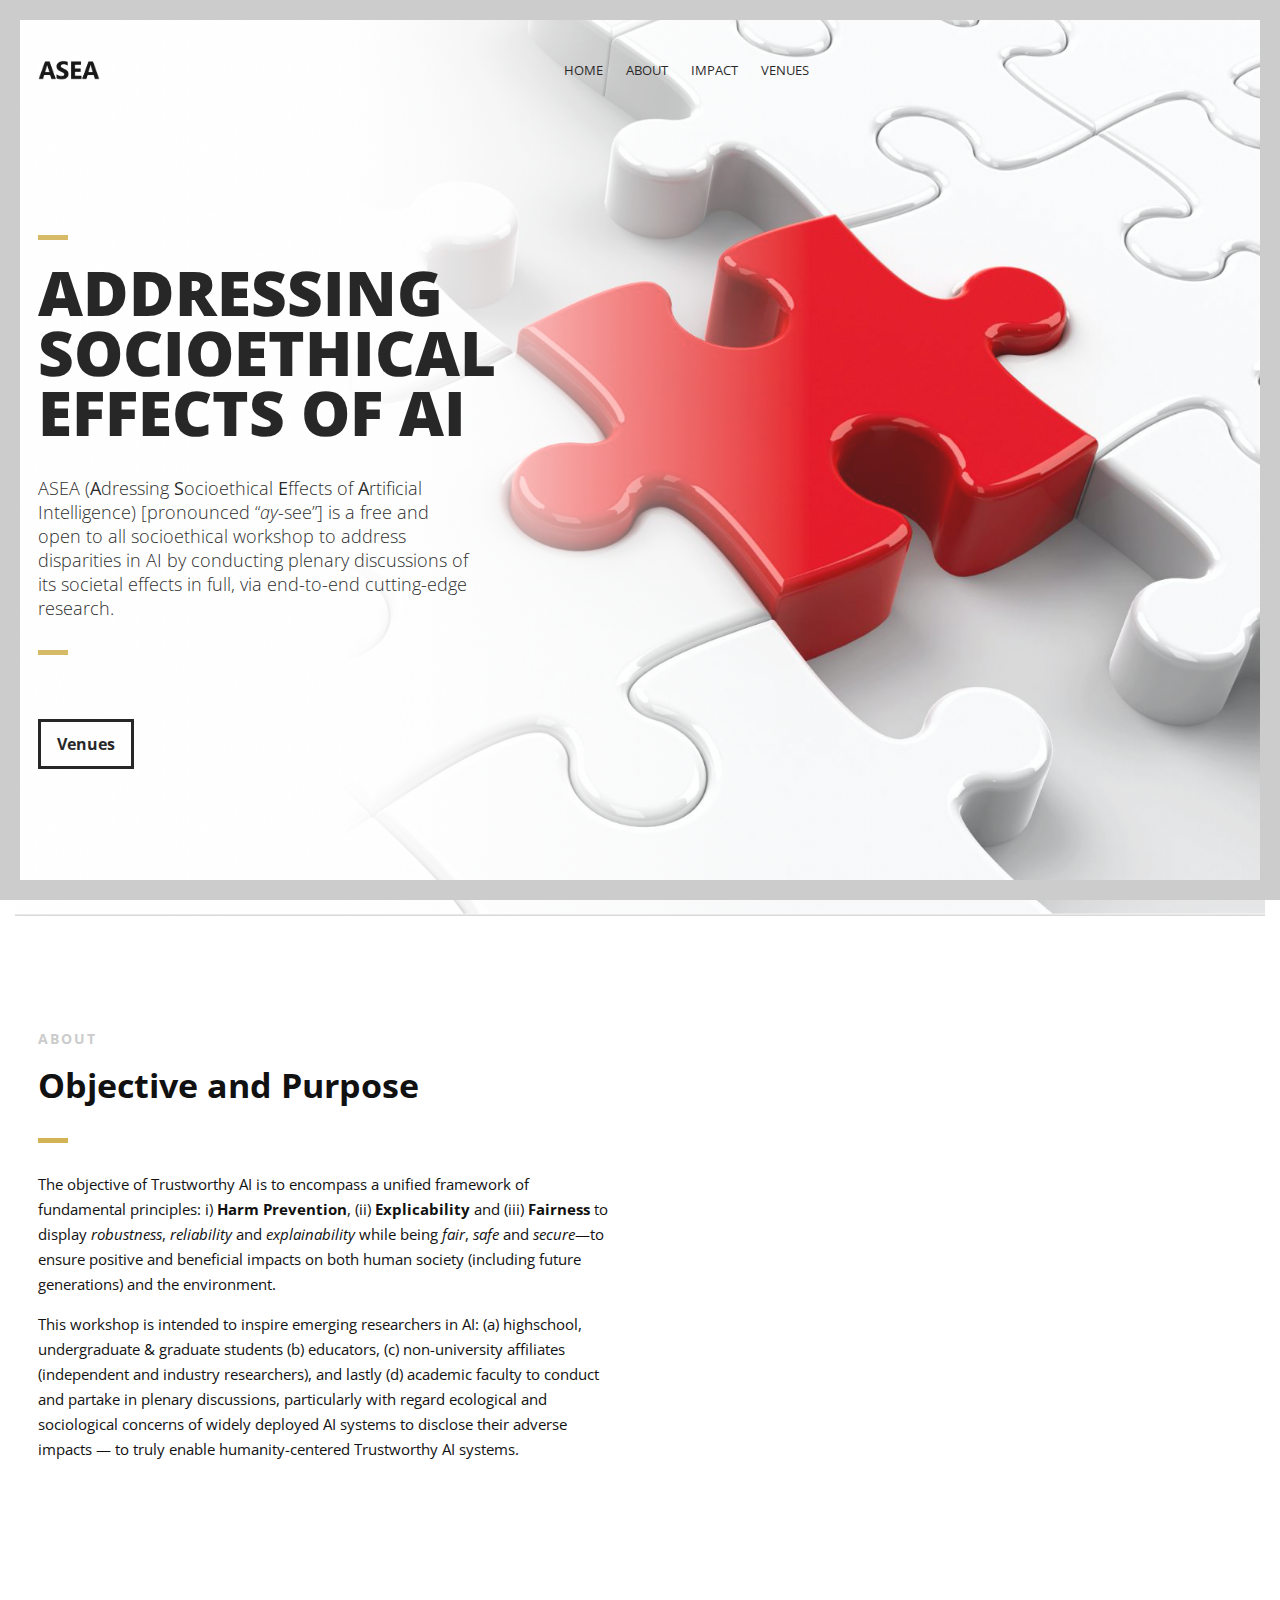
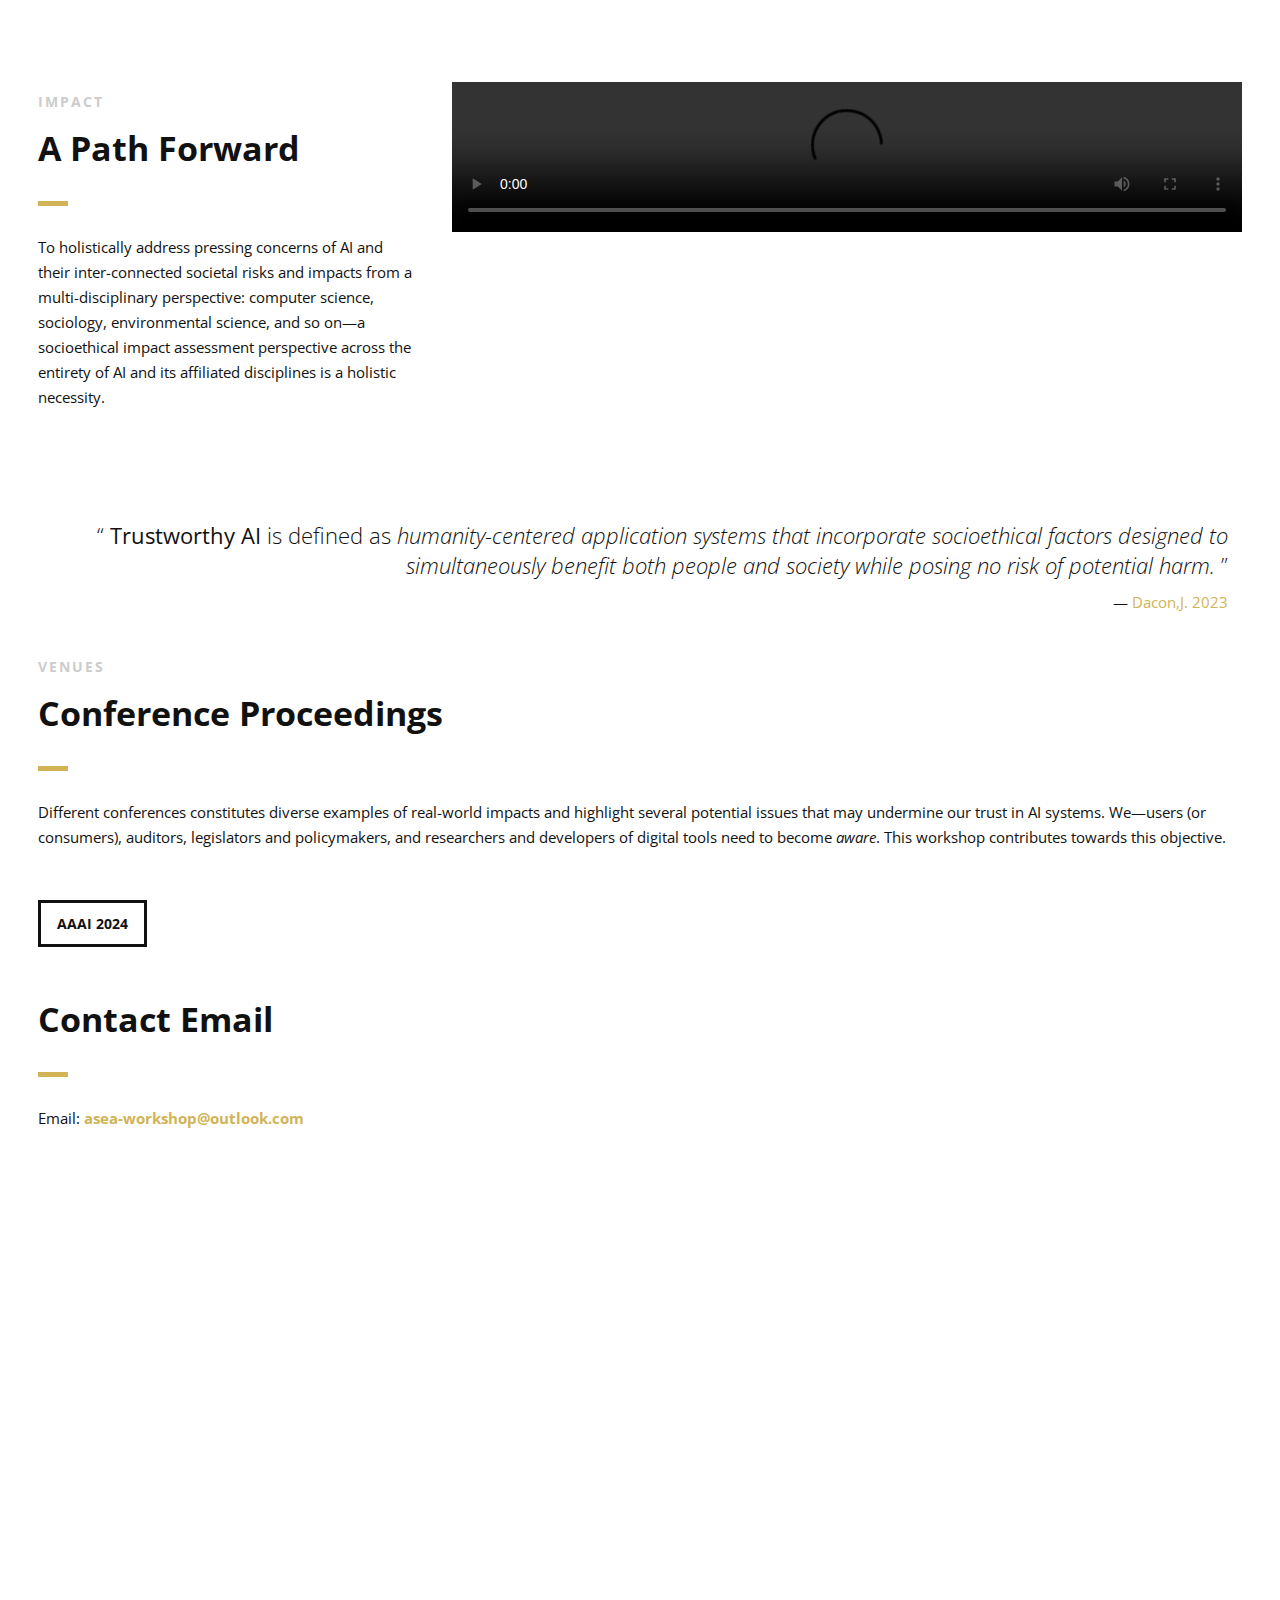
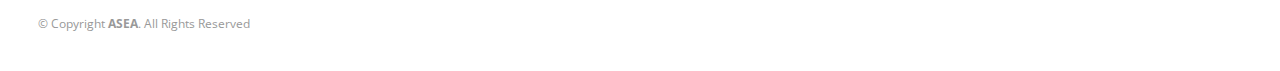
==== index.html @ 67918837 "Initial commit" ====
<!DOCTYPE html>
<html>
<head lang="en">
    <meta charset="UTF-8">

    <!--Page Title-->
    <title>Addressing Socioethical Effects of AI | ASEA Workshop Proceedings</title>

    <!--Meta Keywords and Description-->
    <meta name="keywords" content="">
    <meta name="description" content="">
    <meta name="viewport" content="width=device-width, initial-scale=1.0, user-scalable=no"/>

    <!--Favicon-->
    <link href="images/icon.png" rel="icon">
    <link href="images/icon.png" rel="apple-touch-icon">

    <!-- Main CSS Files -->
    <link rel="stylesheet" href="css/style.css">

    <!-- Color CSS -->
    <link rel="stylesheet" href="css/color.css">

    <!--Icon Fonts - Font Awesome Icons-->
    <link rel="stylesheet" href="css/font-awesome.min.css">
    <link href="https://cdnjs.cloudflare.com/ajax/libs/font-awesome/4.7.0/css/font-awesome.css" rel="stylesheet"/>

    <!-- Animate CSS-->
    <link href="css/animate.css" rel="stylesheet" type="text/css">

    <!--Google Webfonts-->
    <link href='https://fonts.googleapis.com/css?family=Open+Sans:400,300,600,700,800' rel='stylesheet' type='text/css'>
</head>
<body>

<!-- Preloader -->
<div id="preloader">
    <div id="status" class="la-ball-triangle-path">
        <div></div>
        <div></div>
        <div></div>
    </div>
</div>
<!--End of Preloader-->

<div class="page-border" data-wow-duration="0.7s" data-wow-delay="0.2s">
    <div class="top-border wow fadeInDown animated" style="visibility: visible; animation-name: fadeInDown;"></div>
    <div class="right-border wow fadeInRight animated" style="visibility: visible; animation-name: fadeInRight;"></div>
    <div class="bottom-border wow fadeInUp animated" style="visibility: visible; animation-name: fadeInUp;"></div>
    <div class="left-border wow fadeInLeft animated" style="visibility: visible; animation-name: fadeInLeft;"></div>
</div>

<div id="wrapper">

    <header id="banner" class="scrollto clearfix" data-enllax-ratio=".5">
        <div id="header" class="nav-collapse">
            <div class="row clearfix">
                <div class="col-1">

                    <!--Logo-->
                    <div id="logo">

                        <!--Logo that is shown on the banner-->
                        <img src="images/logo.png" id="banner-logo" alt="ASEA Workshop"/>
                        <!--End of Banner Logo-->

                        <!--The Logo that is shown on the sticky Navigation Bar-->
                        <img src="images/logo.png" id="navigation-logo" alt="ASEA Workshop"/>
                        <!--End of Navigation Logo-->

                    </div>
                    <!--End of Logo-->

                    <!--Main Navigation-->
                    <nav id="nav-main">
                        <ul>
                            <li>
                                <a href="#banner">Home</a>
                            </li>
                            <li>
                                <a href="#about">About</a>
                            </li>
                            <li>
                                <a href="#impact">Impact</a>
                            </li>
                            <li>
                                <a href="#venues">Venues</a>
                            </li>
                        </ul>
                    </nav>
                    <!--End of Main Navigation-->

                    <div id="nav-trigger"><span></span></div>
                    <nav id="nav-mobile"></nav>

                </div>
            </div>
        </div><!--End of Header-->

        <!--Banner Content-->
        <div id="banner-content" class="row clearfix">

            <div class="col-38">

                <div class="section-heading">
                    <h1>ADDRESSING SOCIOETHICAL EFFECTS OF AI</h1>
                    <h2>ASEA (<b>A</b>dressing <b>S</b>ocioethical <b>E</b>ffects of <b>A</b>rtificial Intelligence) [pronounced “<i>ay</i>-see”] is a free and open
                    to all socioethical workshop to address disparities in AI by conducting plenary discussions of its societal effects
                    in full, via end-to-end cutting-edge research.
                    </h2>
                </div>

                <!--Call to Action-->
                <a href="#venues" class="button">Venues</a>
                <!--End Call to Action-->

            </div>

        </div><!--End of Row-->
    </header>

    <!--Main Content Area-->
    <main id="content">

        <!--Introduction-->
        <section id="about" class="introduction scrollto">

            <div class="row clearfix">

                <div class="col-2">
                    <div class="section-heading">
                        <h3>ABOUT</h3>
                        <h2 class="section-title">Objective and Purpose</h2>
                        <p>
                        The objective of Trustworthy AI is to encompass a unified framework of fundamental principles: i) <b>Harm Prevention</b>, 
                        (ii) <b>Explicability</b> and (iii) <b>Fairness</b> to display <i>robustness</i>, <i>reliability</i> and <i>explainability</i> 
                        while being <i>fair</i>, <i>safe</i> and <i>secure</i>&mdash;to ensure positive and beneficial impacts on both human society 
                        (including future generations) and the environment.
                        </p>
                       <p>
                        This workshop is intended to inspire emerging researchers in AI: (a) highschool, undergraduate &amp; graduate students (b) educators, (c) non-university
                        affiliates (independent and industry researchers), and lastly (d) academic faculty to conduct and partake in plenary discussions,
                        particularly with regard ecological and sociological concerns of widely deployed AI systems to disclose their adverse impacts
                        &mdash; to truly enable humanity-centered Trustworthy AI systems.
                        </p>
                    </div>

                </div>

                <div class="col-2">

                    <!--Icon Block-->
                    <div class="col-2 icon-block icon-top wow fadeInUp" data-wow-delay="0.1s">
                        <!--Icon-->
                        <div class="icon">
                            <i class="fa fa-shield fa-3x" aria-hidden="true"></i>
                        </div>
                        <!--Icon Block Description-->
                        <div class="icon-block-description">
                            <h4>Harm Prevention</h4>
                             <ul>
                              <li>
                               Safety &amp; Security
                              </li>
                              <li>                          
                               Robustness &amp; Reliability
                              </li>
                              <li>                          
                               Privacy
                              </li>
                             </ul>
                        </div>
                    </div>
                    <!--End of Icon Block-->

                    <!--Icon Block-->
                    <div class="col-2 icon-block icon-top wow fadeInUp" data-wow-delay="0.3s">
                        <!--Icon-->
                        <div class="icon">
                            <i class="fa fa-exclamation-circle fa-3x" aria-hidden="true"></i>
                        </div>
                        <!--Icon Block Description-->
                        <div class="icon-block-description">
                            <h4>Explicability</h4>
                            <ul>
                              <li>
                               Explanability &amp; Transparency
                              </li>
                            </ul>
                        </div>
                    </div>
                    <!--End of Icon Block-->

                    <!--Icon Block-->
                    <div class="col-2 icon-block icon-top wow fadeInUp" data-wow-delay="0.5s">
                        <!--Icon-->
                        <div class="icon">
                            <i class="fa fa-users fa-3x" aria-hidden="true"></i>
                        </div>
                        <!--Icon Block Description-->
                        <div class="icon-block-description">
                            <h4>Fairness</h4>
                             <ul>
                              <li>
                               Responsibility &amp; Accountability
                              </li>
                              <li>
                               Well-Being 
                               <br>
                                 &mdash; Social
                                <br>
                                 &mdash; Environmental
                                </li>
                               </ul>
                             </ul>
                        </div>
                    </div>
                    <!--End of Icon Block-->

                </div>

            </div>


        </section>
        <!--End of Introduction-->

        <section id="impact" class="scrollto clearfix">

            <div class="row no-padding-bottom clearfix">
                <div class="col-3">

                    <div class="section-heading">
                        <h3>IMPACT</h3>
                        <h2 class="section-title">A Path Forward</h2>
                        <p>
                        To holistically address pressing concerns of AI and their inter-connected societal risks and impacts
                        from a multi-disciplinary perspective: computer science, sociology, environmental science, and so
                        on&mdash;a socioethical impact assessment perspective across the entirety of AI and its affiliated disciplines is a holistic necessity.
                        </p>
                    </div>

                </div>

                <div class="col-2-3">
                       <video width="100%" height="auto" controls loop>
                       <source src="images/a-path-forward.mp4" type="video/mp4">
                       Your browser does not support HTML video.
                       </video>
                </div>

            </div>
        </section>


        <!--Content Section-->
        <div id="venues" class="scrollto clearfix">

            <div class="row no-padding-bottom clearfix">

                <!--Quote-->
                <div class="col-1">
                    <!--Trustworthy AI Definition-->
                    <blockquote class="testimonial text-right bigtest">
                         <q>
                          <b>Trustworthy AI</b> is defined as <i> humanity-centered application systems that incorporate socioethical factors 
                          designed to simultaneously benefit both people and society while posing no risk of potential harm.</i>
                         </q>
                        <footer>— <a href="https://arxiv.org/pdf/2309.09450">Dacon,J. 2023</a></footer>
                    </blockquote>
                    <!-- End of Trustworthy AI Definition-->

                </div>
                <!--End Quote-->

                <!--Content-->
                <div class="col-1">
                    <div class="section-heading">
                        <h3>VENUES</h3>
                         <h2 class="section-title">Conference Proceedings</h2>
                          <p>Different conferences constitutes diverse examples of real-world impacts and highlight several potential issues that may undermine our trust in AI systems.  
                          We&mdash;users (or consumers), auditors, legislators and policymakers, and researchers and developers of digital tools need to become <i>aware</i>. 
                          This workshop contributes towards this objective.
                          </p>
                         <a href="2024/AAAI/index.html" class="button">AAAI 2024</a>
                         <!--a href="2024/LREC-COLING/index.html" class="button">LREC-COLING 2024</a-->

                         <h2 class="section-title">Contact Email</h2>
                          <p>
                           Email: <b><a href="maitlto:asea-workshop@outlook.com">asea-workshop@outlook.com</a></b>
                          </p>
                     
                         <center><div style="width:250px;height:300px;margin:80px"><script type="text/javascript" id="clstr_globe" src="//clustrmaps.com/globe.js?d=rQCmRLRNMaoAMH-wGnTf7_lDVQvHGgsV87nXHBhhzOU"></script></script></div></center>

                    </div>
                </div>
             <!--End Content-->

            </div>

        </div>
        <!--End of Content Section-->

    </main>
    <!--End Main Content Area-->


    <!--Footer-->
    <footer id="landing-footer" class="clearfix">
        <div class="row clearfix">
            <p id="copyright" class="col-2">&copy; Copyright <strong><span>ASEA</span></strong>. All Rights Reserved</p>

        </div>
    </footer>
    <!--End of Footer-->

</div>

<!-- Include JavaScript resources -->
<script src="js/jquery.1.8.3.min.js"></script>
<script src="js/wow.min.js"></script>
<script src="js/featherlight.min.js"></script>
<script src="js/featherlight.gallery.min.js"></script>
<script src="js/jquery.enllax.min.js"></script>
<script src="js/jquery.scrollUp.min.js"></script>
<script src="js/jquery.easing.min.js"></script>
<script src="js/jquery.stickyNavbar.min.js"></script>
<script src="js/jquery.waypoints.min.js"></script>
<script src="js/images-loaded.min.js"></script>
<script src="js/lightbox.min.js"></script>
<script src="js/site.js"></script>


</body>
</html>
---- css/style.css ----
/*

1. Default and Reset styles
- 1.1 Input Elements
2. Global elements
- 2.1 Header
- 2.2 Logo
- 2.3 Buttons
- 2.4 Navigation
- 2.5 Social Elements
- 2.6 Images
3. Fonts and Headings
4. Banner
- 4.1 SignUp Form
5. Content Elements
- 5.1 Icons
- 5.2 Parallax Elements
- 5.3 Divider
6. Landing Page Sections
- 6.1 Features
- 6.2 Testimonials
- 6.3 Gallery
- 6.4 Video
- 6.5 Clients
- 6.6 Pricing Table
7. Footer


/*------------------------------------------------------------------------------------------*/
/* 1. Defaults & Reset of specific styles across browsers */
/*------------------------------------------------------------------------------------------*/

*, *:before, *:after {
    -webkit-box-sizing: border-box;
    -moz-box-sizing: border-box;
    box-sizing: border-box;
}

body, div, dl, dt, dd, ul, ol, li, h1, h2, h3, h4, h5, h6, pre, form, blockquote, th, td {
    margin: 0;
    padding: 0;
    direction: ltr;
}

body {
    margin: 0;
    padding: 0;
    -webkit-font-smoothing: antialiased;
    overflow-x: hidden;
}

p {
    line-height: 25px;
}

.row img {
    height: auto;
    max-width: 100%;
}

a {
    text-decoration: none;
    line-height: inherit;
    -webkit-transition: opacity 0.3s ease-out;
    -moz-transition: opacity 0.3s ease-out;
    -o-transition: opacity 0.3s ease-out;
    transition: opacity 0.3s ease-out;
}

table {
  font-family: arial, sans-serif;
  border-collapse: collapse;
  width: 100%;
}


td, th {
  border: 1px solid #dddddd;
  text-align: left;
  padding: 8px;
}

tr:nth-child(even) {
  background-color: #dddddd;
}

iframe {
    border: 0 !important;
}

video
{
   position: relative;
}

.parallax-window {
    min-height: 400px;
    background: transparent;
}

.notification-box {
    background-color: rgba(16, 122, 193, 0.05);
    border-radius: 5px;
    border: 1px solid rgba(16, 122, 193, 0.3);
    padding: 10px;
    padding-bottom: 5px;
    margin-bottom: 5px;
}

figure {
    margin: 0;
}

/* Page Border */

.page-border {
    position: fixed;
    z-index: 999999;
    pointer-events: none;
}

.page-border .bottom-border, .page-border .left-border, .page-border .right-border, .page-border .top-border {
    background: #f3f3ef;
    position: fixed;
    z-index: 9999;
}

.page-border > .top-border, .page-border > .right-border, .page-border > .bottom-border, .page-border > .left-border {
    padding: 11px;
    background: #ccc;
}

.page-border .bottom-border, .page-border .top-border {
    width: 100%;
    padding: 10px;
    left: 0;
}

.page-border .left-border, .page-border .right-border {
    padding: 10px;
    height: 100%;
    top: 0;
}

.page-border .top-border {
    top: 0;
}

.page-border .right-border {
    right: 0;
}

.page-border .bottom-border {
    bottom: 0;
}

.page-border .left-border {
    left: 0;
}

#wrapper {
    margin:0 15px;
    padding: 15px 0;
    position: relative;
}


/* --------- 1.1 Input Elements ---------- */

input, textarea {
    border: 1px solid #e1e1e1;
    padding: 10px;
    -webkit-transition: all .3s linear;
    -moz-transition: all .3s linear;
    transition: all .3s linear;
    border-radius: 3px;
}

input {
    height: 40px;
    margin: 3px 0;
    outline: none;
    line-height: normal;
    font-size: 14px;
}

input[type="submit"] {
    cursor: pointer;
    border-style: solid;
    border-width: 2px;
    padding-top: 0;
    padding-bottom: 0;
}

select {
    border: 1px solid #e1e1e1;
    height: 40px;
    padding: 5px;
}

input:focus, textarea:focus {
    box-shadow: inset 0 1px 3px rgba(0, 0, 0, 0.1);
}

*:focus {
    outline: none;
}

/*------------------------------------------------------------------------------------------*/
/* 2. Layout Elements */
/*------------------------------------------------------------------------------------------*/

section {
    clear: both;
    overflow: hidden;
}

/* Rows and Columns */

.row {
    max-width: 1245px;
    margin: 0 auto;
    padding: 75px 0;
    position: relative;
}

.no-padding-bottom .row, .no-padding-bottom div, .no-padding-bottom.row {
    padding-bottom: 0;
}

.no-padding-top.row, .no-padding-top div {
    padding-top: 0;
}

.big-padding-top {
    padding-top: 75px !important;
}

.big-padding-bottom {
    padding-bottom: 85px !important;
}

/* Targets all elements */

[class*='col-'] {
    float: left;
    padding: 20px;
}

#clients .col-2-3 [class*='col-'] {
    padding: 0;
}

/* Clearfix */

.clearfix:after {
    content: "";
    display: table;
    clear: both;
}

/* Main Widths */

.col-1 {
    width: 100%;
}

.col-2 {
    width: 50%;
}

.col-3 {
    width: 33.33%;
}

.col-4 {
    width: 25%;
}

.col-5 {
    width: 20%;
}

.col-6 {
    width: 16.6666666667%;
}

.col-7 {
    width: 14.2857142857%;
}

.col-8 {
    width: 12.5%;
}

.col-9 {
    width: 11.1111111111%;
}

.col-10 {
    width: 10%;
}

.col-11 {
    width: 9.09090909091%;
}

.col-12 {
    width: 8.33%;
}

.col-2-3 {
    width: 66.66%;
}

.col-3-4 {
    width: 75%;
}

.col-9-10 {
    width: 90%;
}

/* Golden Ratio */
.col-61 {
    width: 61.8%;
}

.col-38 {
    width: 38.2%;
}

/* --------- 2.1 Header --------- */

#header {
    height: 71px !important;
    overflow: visible;
    z-index: 9999;
    width: 100%;
    position: absolute !important;
}

#header .row {
    padding: 0;
}

#header aside {
    text-align: right;
}

#header ul {
    text-align: center;
}

#header li {
    display: inline-block;
    list-style: none;
    margin: 0;
}

/* --------- 2.2 Logo ---------- */

#logo {
    float: left;
    height: 71px;
    line-height: 66px;
    margin-right: 15px;
}

#logo h1, #logo h2 {
    display: inline-block;
}

#banner #logo h1 {
    font-size: 28px;
    margin-right: 10px;
    font-weight: 900;
    padding: 0;
}

#logo h2 {
    font-size: 18px;
    padding: 0;
}

#logo img {
    max-height: 22px;
    vertical-align: middle;
    margin-right: 15px;
}

#navigation-logo {
    display: none;
}

.nav-solid #logo #banner-logo {
    display: none;
}

.nav-solid #logo #navigation-logo {
    display: inline-block;
}

/* --------- 2.3 Buttons ---------- */

.call-to-action {
    padding: 35px 0 35px 0;
}

/*Style*/

.button {
    font-size: 16px;
    margin: 35px 0;
    padding: 11px 16px;
    -webkit-transition: all .3s linear;
    -moz-transition: all .3s linear;
    transition: all .3s linear;
    display: inline-block;
    border-width: 3px;
    border-style: solid;
}

/* Play Button */

#video-section {
    position:relative;
}

.play-video {
    height:110px;
    position:absolute;
    top:50%;
    margin-top:-110px;
    width:100%;
}

.play-icon {
    display: inline-block;
    font-size: 0px;
    cursor: pointer;
    margin: 45px auto;
    width: 110px;
    height: 110px;
    border-radius: 50%;
    text-align: center;
    position: relative;
    z-index: 1;
}

.play-icon:after {
    pointer-events: none;
    position: absolute;
    width: 100%;
    height: 100%;
    border-radius: 50%;
    content: '';
    -webkit-box-sizing: content-box;
    -moz-box-sizing: content-box;
    box-sizing: content-box;
}

.play-icon:before {
    font-family: 'fontawesome';
    content: '\f144';
    speak: none;
    font-size: 74px;
    line-height: 110px;
    font-style: normal;
    font-weight: normal;
    font-variant: normal;
    text-transform: none;
    display: block;
    -webkit-font-smoothing: antialiased;
    color:#fff;
}

.play-video .play-icon {
    background: rgba(255, 255, 255, 0.5);
    -webkit-transition: -webkit-transform ease-out 0.3s, background 0.4s;
    -moz-transition: -moz-transform ease-out 0.3s, background 0.4s;
    transition: transform ease-out 0.3s, background 0.4s;
}

.play-video .play-icon:after {
    top: 0;
    left: 0;
    padding: 0;
    z-index: -1;
    box-shadow: 0 0 0 2px rgba(255, 255, 255, 0.1);
    opacity: 0;
    -webkit-transform: scale(0.9);
    -moz-transform: scale(0.9);
    -ms-transform: scale(0.9);
    transform: scale(0.9);
}

.play-video .play-icon:hover {
    background: rgba(255, 255, 255, 0.05);
    -webkit-transform: scale(0.93);
    -moz-transform: scale(0.93);
    -ms-transform: scale(0.93);
    transform: scale(0.93);
    color: #fff;
}


/* --------- 2.4 Navigation ---------- */

#header {
    font-size: 13px;
}

#header aside {
    float: right;
}

#header nav ul {
    text-transform: uppercase;

}

#header nav a {
    height: 71px;
    line-height: 71px;
    display: block;
    padding: 0 10px;
}

#header nav a:hover {
    opacity: 0.6;
}

/*Navigation Solid*/

#header.nav-solid [class*='col-'] {
    padding: 0 20px;
}

#header.nav-solid {
    background: #fff;
    box-shadow: 2px 0px 3px rgba(0, 0, 0, 0.2);
    position: fixed !important;
    left:0;
}

#header.nav-solid nav a {
    border-bottom: 3px solid;
    border-color: #fff;
    -webkit-transition: all 0.3s ease-out;
    -moz-transition: all 0.3s ease-out;
    -o-transition: all 0.3s ease-out;
    transition: all 0.3s ease-out;
}

#header.nav-solid nav a:hover {
    opacity: 1;
}

/* Social Elements when Solid*/

#header.nav-solid .social-icons a {
    -webkit-transition: all 0.3s ease-out;
    -moz-transition: all 0.3s ease-out;
    -o-transition: all 0.3s ease-out;
    transition: all 0.3s ease-out;
    opacity: 0.5;
}

#header.nav-solid .social-icons a:hover {
    opacity: 1;
    color: #e4473c;
}

/* Responsive Nav Styling */

#nav-trigger {
    display: none;
    text-align: right;
}

#nav-trigger span {
    display: inline-block;
    width: 38px;
    height: 71px;
    color: #111;
    cursor: pointer;
    text-transform: uppercase;
    font-size: 22px;
    text-align: center;
    border-top-right-radius: 5px;
    border-top-left-radius: 5px;
    -webkit-transition: all 0.3s ease-out;
    -moz-transition: all 0.3s ease-out;
    -o-transition: all 0.3s ease-out;
    transition: all 0.3s ease-out;
}

#nav-trigger span:after {
    font-family: "fontAwesome";
    display: inline-block;
    width: 38px;
    height: 71px;
    line-height: 75px;
    text-align: center;
    content: "\f0c9";
    border-top-right-radius: 5px;
    border-top-left-radius: 5px;
}

#nav-trigger span.open:after {
    content: "\f00d";
}

#nav-trigger span:hover, .nav-solid #nav-trigger span.open:hover, .nav-solid #nav-trigger span:hover {
    opacity: 0.6;
}

#nav-trigger span.open, #nav-trigger span.open:hover {
    color: #111;
}

.nav-solid #nav-trigger span.open:hover {
    color: #999;
}

.nav-solid #nav-trigger span {
    color: #999;
    opacity: 1;
}

nav#nav-mobile {
    position: relative;
    display: none;
}

nav#nav-mobile ul {
    display: none;
    list-style-type: none;
    position: absolute;
    left: 0;
    right: 0;
    margin-left: -20px;
    margin-right: -20px;
    padding-top: 10px;
    padding-bottom: 10px;
    text-align: center;
    background-color: #fff;
    box-shadow: 0 5px 3px rgba(0, 0, 0, 0.2);
}

nav#nav-mobile ul:after {
    display: none;
}

nav#nav-mobile li {
    margin: 0 20px;
    float: none;
    text-align: left;
    border-bottom: 1px solid #e1e1e1;
}

nav#nav-mobile li:last-child {
    border-bottom: none;
}

.nav-solid nav#nav-mobile li {
    border-top: 1px solid #e1e1e1;
    border-bottom: none;
}

nav#nav-mobile a {
    display: block;
    padding: 12px 0;
    color: #333;
    width: 100%;
    height: auto;
    line-height: normal;
    display: block;
    border-bottom: none !important;
    -webkit-transition: all 0.3s ease-out;
    -moz-transition: all 0.3s ease-out;
    -o-transition: all 0.3s ease-out;
    transition: all 0.3s ease-out;
}

nav#nav-mobile a:hover {
    background: #fafafa;
    opacity: 1;
}

/* --------- 2.5 Social Elements ---------- */

#header .col-4 {
    text-align: right;
}

.social-icons {
    display: inline-block;
    list-style: none;
}

.social-icons a {
    display: inline-block;
    width: 32px;
    text-align: center;
}

.social-icons a:hover {
    opacity: 0.7;
}

.social-icons span {
    display: none;
}

#header .social-icons {
    margin-top: 27px;
}

/* --------- 2.6 Images ---------- */

/*Alignment*/

img {
    vertical-align: top;
}

.image-center {
    display: block;
    margin: 0 auto;
}

a img {
    border: none;
    -webkit-transition: all 0.3s ease-out;
    -moz-transition: all 0.3s ease-out;
    -o-transition: all 0.3s ease-out;
    transition: all 0.3s ease-out;
    -webkit-backface-visibility: hidden;
}

a img:hover {
    opacity: 0.7;
}

/*------------------------------------------------------------------------------------------*/
/* 3. Fonts */
/*------------------------------------------------------------------------------------------*/

h1 {
    padding: 20px 0;
}

h2 {
    padding: 14px 0;
}

h3 {
    padding: 10px 0;
}

h4 {
    padding: 7px 0;
}

h5 {
    padding: 7px 0;
}

h6 {
    padding: 7px 0;
}

/* Text Alignment */

.text-left {
    text-align: left;
}

.text-center {
    text-align: center;
}

.text-right {
    text-align: right;
}

/* Section Headings */

.section-heading {
    padding: 0 0 15px 0;
}

.section-subtitle {
    font-size: 18px;
    padding-top: 0;
}

.section-heading h3 {
    font-size: 14px;
    font-weight: bold;
    color: #ccc;
    letter-spacing: 2px;
    padding-bottom: 0;
}

/*------------------------------------------------------------------------------------------*/
/* 4. Banner */
/*------------------------------------------------------------------------------------------*/

#banner {
    background-size: cover;
}

#banner-content.row {
    padding-top: 170px;
    padding-bottom: 100px;
}

#banner h1 {
    padding-top: 5%;
}

#banner .section-heading:before {
    content: "";
    display: block;
    width: 30px;
    height: 5px;
    margin-top: 30px;
}



/*------------------------------------------------------------------------------------------*/
/* 5. Content Elements */
/*------------------------------------------------------------------------------------------*/

/* --------- 5.1 Icons ---------- */

/*Font Icon sizes*/

.fa-1x {
    font-size: 15px !important;
}

/*Icon Block*/

.icon-block {
    position: relative;
}

.icon-block h4 {
    font-weight: bold;
    padding-top: 0;
}

.icon-block .icon {
    position: absolute;
}

.icon-block p {
    margin-top: 0;
}

/* Icon Left*/

.icon-left .icon {
    left: 15;
}

.icon-left .icon-block-description {
    padding-left: 53px;
}

/* Icon Right */

.icon-right .icon {
    right: 15;
}

.icon-right .icon-block-description {
    padding-right: 53px;
}

/* Icon Above */

.icon-top {
    display: block;
}

.icon-top .icon {
    position: relative;
    display: block;
}

.icon-top .icon-block-description {
    padding-top: 25px;
}

/* --------- 5.2 Parallax Elements ---------- */

.banner-parallax-1, .banner-parallax-2, .banner-parallax-3 {
    min-height: 350px;
}

/* --------- 5.3 Divider ---------- */

.divider {
    position: relative;
    width: 40%;
    height: 20px;
    line-height: 20px;
    margin: 10px auto 5px auto;
    clear: both;
    text-align: center;
}

.divider-inner {
    position: absolute;
    height: 1px;
    width: 100%;
    top: 50%;
    margin-top: -1px;
    border-top: 1px solid;
    border-color: #e1e1e1;
}

.divider i {
    background: #fff;
    position: relative;
    top: -11px;
    padding: 0 5px 0 5px;
    color: #e1e1e1;
}

/*------------------------------------------------------------------------------------------*/
/* 6. Landing Page Sections */
/*------------------------------------------------------------------------------------------*/

/* --------- 6.1 Introduction ---------- */

.introduction img.featured {
    padding: 55px 0 0 0;
}

/* --------- 6.2 Features ---------- */

.features.row {
    padding-left: 5%;
    padding-right: 5%;
}

.features div:nth-child(4) {
    clear: both;
}

/* --------- 6.3 Testimonials ---------- */

.testimonial {
    padding: 15px;
}

blockquote {
    position: relative;
}

.testimonial img {
    max-height: 120px;
    border-radius: 250em;
}

.testimonial footer {
    padding-top: 12px;
}

/* Style Classic - Avatar above Testimonial */

.testimonial.classic img {
    display: inline-block;
    margin-bottom: 25px;
}

.testimonial.classic q {
    display: block;
}

.testimonial.classic footer:before {
    display: block;
    content: "";
    width: 30px;
    height: 4px;
    margin: 10px auto 15px auto;
}

/* Style Big */

.testimonial.bigtest {
    padding-top: 0;
}

.testimonial.bigtest q {
    font-size: 22px;
}

/* --------- 6.4 Gallery ---------- */

#gallery img {
    max-height: 300px;
}

#gallery [class*='col-'] {
    padding: 0;
}

#gallery a {
    display: inline-block;
    position: relative;
    overflow: hidden;
}

#gallery a:hover img {
    opacity: 0.15;
    -moz-backface-visibility: hidden;
}

#gallery a:before {
    font-size: 2.2em;
    font-style: normal;
    font-weight: normal;
    text-align: center;
    content: "+";
    width: 70px;
    height: 70px;
    border-radius: 100em;
    display: block;
    position: absolute;
    top: 55%;
    left: 50%;
    line-height: 72px;
    margin: -35px 0 0 -35px;
    opacity: 0;
    -webkit-transition: all .2s linear;
    -moz-transition: all .2s linear;
    transition: all .2s linear;
    vertical-align: middle;
}

#gallery a:hover:before {
    opacity: 1;
    top: 50%;
    left: 50%;
}

/**
 * Featherlight – ultra slim jQuery lightbox
 * Version 1.3.3 - http://noelboss.github.io/featherlight/
 *
 * Copyright 2015, Noël Raoul Bossart (http://www.noelboss.com)
 * MIT Licensed.
**/
@media all {
    .featherlight {
        display: none;

        /* dimensions: spanning the background from edge to edge */
        position: fixed;
        top: 0;
        right: 0;
        bottom: 0;
        left: 0;
        z-index: 2147483647; /* z-index needs to be >= elements on the site. */

        /* position: centering content */
        text-align: center;

        /* insures that the ::before pseudo element doesn't force wrap with fixed width content; */
        white-space: nowrap;

        /* styling */
        cursor: pointer;
        background: #333;
        /* IE8 "hack" for nested featherlights */
        background: rgba(0, 0, 0, 0);
    }

    /* support for nested featherlights. Does not work in IE8 (use JS to fix) */
    .featherlight:last-of-type {
        background: rgba(0, 0, 0, 0.8);
    }

    .featherlight:before {
        /* position: trick to center content vertically */
        content: '';
        display: inline-block;
        height: 100%;
        vertical-align: middle;
        margin-right: -0.25em;
    }

    .featherlight .featherlight-content {

        /* position: centering vertical and horizontal */
        text-align: left;
        vertical-align: middle;
        display: inline-block;

        /* dimensions: cut off images */
        overflow: auto;
        padding: 25px 0;
        border-bottom: 25px solid transparent;

        /* dimensions: handling small or empty content */
        min-width: 30%;

        /* dimensions: handling large content */
        margin-left: 5%;
        margin-right: 5%;
        max-height: 95%;

        /* styling */
        cursor: auto;

        /* reset white-space wrapping */
        white-space: normal;
    }

    /* contains the content */
    .featherlight .featherlight-inner {
        /* make sure its visible */
        display: block;
    }

    .featherlight .featherlight-close-icon {
        /* position: centering vertical and horizontal */
        position: absolute;
        z-index: 9999;
        top: 25px;
        right: 25px;

        /* dimensions: 25px x 25px */
        line-height: 25px;
        width: 25px;

        /* styling */
        cursor: pointer;
        text-align: center;
        color: #fff;
        font-family: "fontawesome";
        font-size: 22px;
        opacity: 0.5;
        -webkit-transition: all 0.3s ease-out;
        -moz-transition: all 0.3s ease-out;
        -o-transition: all 0.3s ease-out;
        transition: all 0.3s ease-out;
    }

    .featherlight .featherlight-close-icon:hover {
        opacity: 1;
    }

    .featherlight .featherlight-image {
        /* styling */
        max-height: 100%;
        max-width:100%;
    }

    .featherlight-iframe .featherlight-content {
        /* removed the border for image croping since iframe is edge to edge */
        border-bottom: 0;
        padding: 0;
    }

    .featherlight iframe {
        /* styling */
        border: none;
    }
}

/* handling phones and small screens */
@media only screen and (max-width: 1024px) {
    .featherlight .featherlight-content {
        /* dimensions: maximize lightbox with for small screens */
        margin-left: 10px;
        margin-right: 10px;
        max-height: 98%;

        padding: 10px 10px 0;
        border-bottom: 10px solid transparent;
    }

}

/* Gallery Styling */
@media all {
    .featherlight-next,
    .featherlight-previous {
        font-family: "fontawesome";
        font-size: 22px;
        display: block;
        position: absolute;
        top: 25px;
        right: 0;
        bottom: 0;
        left: 80%;
        cursor: pointer;
        /* preventing text selection */
        -webkit-touch-callout: none;
        -webkit-user-select: none;
        -khtml-user-select: none;
        -moz-user-select: none;
        -ms-user-select: none;
        user-select: none;
        /* IE9 hack, otherwise navigation doesn't appear */
        background: rgba(0, 0, 0, 0);
        -webkit-transition: all 0.3s ease-out;
        -moz-transition: all 0.3s ease-out;
        -o-transition: all 0.3s ease-out;
        transition: all 0.3s ease-out;
    }

    .featherlight-previous {
        left: 0;
        right: 80%;
    }

    .featherlight-next span,
    .featherlight-previous span {
        display: inline-block;
        opacity: 0.3;
        position: absolute;
        top: 50%;
        width: 100%;
        font-size: 80px;
        line-height: 80px;

        /* center vertically */
        margin-top: -40px;
        color: #fff;
        font-style: normal;
        font-weight: normal;
        -webkit-transition: all 0.3s ease-out;
        -moz-transition: all 0.3s ease-out;
        -o-transition: all 0.3s ease-out;
        transition: all 0.3s ease-out;
    }

    .featherlight-next span {
        text-align: right;
        left: auto;
        right: 7%;
    }

    .featherlight-previous span {
        text-align: left;
        left: 7%;
    }

    .featherlight-next:hover span,
    .featherlight-previous:hover span {
        display: inline-block;
        opacity: 1;
    }

    /* Hide navigation while loading */
    .featherlight-loading .featherlight-previous, .featherlight-loading .featherlight-next {
        display: none;
    }
}

/* Always display arrows on touch devices */
@media only screen and (max-device-width: 1024px) {
    .featherlight-next:hover,
    .featherlight-previous:hover {
        background: none;
    }

    .featherlight-next span,
    .featherlight-previous span {
        display: block;
    }
}

/* handling phones and small screens */
@media only screen and (max-width: 1024px) {
    .featherlight-next,
    .featherlight-previous {
        top: 10px;
        right: 10px;
        left: 85%;
    }

    .featherlight-previous {
        left: 10px;
        right: 85%;
    }

    .featherlight-next span,
    .featherlight-previous span {
        margin-top: -30px;
        font-size: 40px;
    }
}

/* --------- 6.5 Video ---------- */

#video-box {
    color:#fff;
    position:relative;
    overflow:hidden;
    text-align:center;
}

.video_container, .easyContainer {
    position: relative;
    padding-bottom: 56.25%; /* 16/9 ratio */
    margin: 0;
    padding-top: 0; /* IE6 workaround*/
    height: 0;
    overflow: hidden;
}

.video_container iframe, .video_container object, .video_container embed {
    position: absolute;
    top: 0;
    left: 0;
    width: 100% !important;
    height: 100% !important;
}

.slvj-lightbox iframe, .slvj-lightbox object, .slvj-lightbox embed {
    width: 100% !important;
    height: 529px !important;
}

.videojs-background-wrap {
    overflow: hidden;
    position: absolute;
    height: 100%;
    width: 100%;
    top: 0;
    left: 0;
    z-index: -998;
}

#slvj-window {
    width: 100%;
    min-height: 100%;
    z-index: 9999999999;
    background: rgba(0, 0, 0, 0.8);
    position: fixed;
    top: 0;
    left: 0;
}

#slvj-window,
#slvj-window * {
    -webkit-box-sizing: border-box;
    -moz-box-sizing: border-box;
    box-sizing: border-box;
}

#slvj-background-close {
    width: 100%;
    min-height: 100%;
    z-index: 31;
    position: fixed;
    top: 0;
    left: 0;
}

#slvj-back-lightbox {
    max-width: 940px;
    max-height: 529px;
    z-index: 32;
    text-align: center;
    margin: 0 auto;
}

.slvj-lightbox {
    width: 100%;
    height: 100%;
    margin: 0;
    z-index: 53;
}

#slvj-close-icon:before {
    font-family: "fontawesome";
    color: #fff;
    content: '\f00d';
    font-size: 22px;
    opacity: 0.5;
    -webkit-transition: all 0.3s ease-out;
    -moz-transition: all 0.3s ease-out;
    -o-transition: all 0.3s ease-out;
    transition: all 0.3s ease-out;
    z-index: 99999;
    height: 22px;
    width: 22px;
    position: absolute;
    top: 15px;
    right: 15px;
    cursor: pointer;
}

#slvj-close-icon:before:hover {
    opacity: 1;
    cursor: pointer;
}

/* --------- 6.6 Clients ---------- */

#clients a {
    display: block;
    text-align: center;
    position: relative;
    text-transform: uppercase;
    font-weight: bold;
    color: #fff;
}

#clients img {
    display: inline-block;
    padding: 15px 25px;
}

.client-overlay {
    background: rgba(0, 0, 0, 0.8);
    position: absolute;
    top;
    0;
    right: 0;
    bottom: 0;
    left: 0;
    width: 100%;
    height: 100%;
    opacity: 0;
    -webkit-transition: all 0.3s ease-out;
    -moz-transition: all 0.3s ease-out;
    -o-transition: all 0.3s ease-out;
    transition: all 0.3s ease-out;
}

#clients a:hover .client-overlay {
    opacity: 1;
}

.client-overlay span {
    position: absolute;
    top: 48%;
    left: 0;
    width: 100%;
    text-align: center;
    display: inline-block;
}

/* --------- 6.7 Pricing Table ---------- */

.pricing-block-content {
    background: #fff;
    padding: 25px 0 25px 0;
    box-shadow: 0px 1px 2px rgba(0, 0, 0, 0.07);
    transition: all 0.2s ease-in-out 0s;
    position: relative;
    border: 10px solid #fff;
}


.pricing-block ul {
    list-style: none;
    margin: 25px 0 25px 0;
}

.pricing-block li {
    padding: 14px 0;
    border-bottom: 1px dotted #e1e1e1;
}

.pricing-block li:last-of-type {
    border:none;
}

.pricing-block h3 {
    font-size:17px;
    text-transform:uppercase;
    padding-bottom:0;
}

.pricing-sub {
    font-style: italic;
    color:#ccc;
    margin:0 0 25px 0;
}

/*Price*/

.pricing {
    background: #f5f5f5;
    padding: 25px;
    position: relative;
}

.price {
    display: inline-block;
    font-size: 62px;
    font-weight: 700;
    position: relative;
}

.price span {
    position: absolute;
    top: 0;
    left: -20px;
    font-size: 22px;
}

.pricing  p {
    font-style:italic;
    color:#b4b4b4;
    line-height:auto;
    margin:0;
}



/*------------------------------------------------------------------------------------------*/
/* 7. Footer */
/*------------------------------------------------------------------------------------------*/

#landing-footer {
    clear: both;
}

#landing-footer .row {
    padding: 0;
}

#landing-footer p {
    margin: 0;
}

#landing-footer ul {
    list-style: none;
    text-align: right;
}

#landing-footer li {
    display: inline-block;
}

/* Scroll Up */

#scrollUp {
    bottom: 15px;
    right: 30px;
    width: 70px;
    height: 80px;
    margin-bottom: -10px;
    padding: 0 5px 20px 5px;
    text-align: center;
    text-decoration: none;
    color: #fff;
    -webkit-transition: margin-bottom 150ms linear;
    -moz-transition: margin-bottom 150ms linear;
    -o-transition: margin-bottom 150ms linear;
    transition: margin-bottom 150ms linear;
}

#scrollUp:hover {
    margin-bottom: 0;
}

#scrollUp:before {
    background: #ccc;
    font-family: "fontawesome";
    font-size: 2.4em;
    font-style: normal;
    font-weight: normal;
    text-align: center;
    color: #fff;
    width: 45px;
    height: 45px;
    display: inline-block;
    line-height: 45px;
    content: "\f106";
    opacity: 1;
}

/*Preloader*/

#preloader {
    position: fixed;
    top: 0;
    left: 0;
    right: 0;
    bottom: 0;
    background-color: #fff; /* change if the mask should have another color then white */
    z-index: 99999; /* makes sure it stays on top */
}

#status {
    width: 110px;
    height: 110px;
    position: absolute;
    left: 50%; /* centers the loading animation horizontally one the screen */
    top: 50%; /* centers the loading animation vertically one the screen */
    background-position: center;
    margin: -55px 0 0 -55px; /* is width and height divided by two */
    text-align: center;
}

/*!
 * Load Awesome v1.1.0 (http://github.danielcardoso.net/load-awesome/)
 * Copyright 2015 Daniel Cardoso <@DanielCardoso>
 * Licensed under MIT
 */
.la-ball-triangle-path,
.la-ball-triangle-path > div {
    position: relative;
    -webkit-box-sizing: border-box;
    -moz-box-sizing: border-box;
    box-sizing: border-box;
}

.la-ball-triangle-path {
    display: block;
    font-size: 0;
    color: #fff;
}

.la-ball-triangle-path.la-dark {
    color: #333;
}

.la-ball-triangle-path > div {
    display: inline-block;
    float: none;
    background-color: currentColor;
    border: 0 solid currentColor;
}

.la-ball-triangle-path {
    width: 32px;
    height: 32px;
}

.la-ball-triangle-path > div {
    position: absolute;
    top: 0;
    left: 0;
    width: 10px;
    height: 10px;
    border-radius: 100%;
}

.la-ball-triangle-path > div:nth-child(1) {
    -webkit-animation: ball-triangle-path-ball-one 2s 0s ease-in-out infinite;
    -moz-animation: ball-triangle-path-ball-one 2s 0s ease-in-out infinite;
    -o-animation: ball-triangle-path-ball-one 2s 0s ease-in-out infinite;
    animation: ball-triangle-path-ball-one 2s 0s ease-in-out infinite;
}

.la-ball-triangle-path > div:nth-child(2) {
    -webkit-animation: ball-triangle-path-ball-two 2s 0s ease-in-out infinite;
    -moz-animation: ball-triangle-path-ball-two 2s 0s ease-in-out infinite;
    -o-animation: ball-triangle-path-ball-two 2s 0s ease-in-out infinite;
    animation: ball-triangle-path-ball-two 2s 0s ease-in-out infinite;
}

.la-ball-triangle-path > div:nth-child(3) {
    -webkit-animation: ball-triangle-path-ball-tree 2s 0s ease-in-out infinite;
    -moz-animation: ball-triangle-path-ball-tree 2s 0s ease-in-out infinite;
    -o-animation: ball-triangle-path-ball-tree 2s 0s ease-in-out infinite;
    animation: ball-triangle-path-ball-tree 2s 0s ease-in-out infinite;
}

.la-ball-triangle-path.la-sm {
    width: 16px;
    height: 16px;
}

.la-ball-triangle-path.la-sm > div {
    width: 4px;
    height: 4px;
}

.la-ball-triangle-path.la-2x {
    width: 64px;
    height: 64px;
}

.la-ball-triangle-path.la-2x > div {
    width: 20px;
    height: 20px;
}

.la-ball-triangle-path.la-3x {
    width: 96px;
    height: 96px;
}

.la-ball-triangle-path.la-3x > div {
    width: 30px;
    height: 30px;
}

/*
 * Animations
 */
@-webkit-keyframes ball-triangle-path-ball-one {
    0% {
        -webkit-transform: translate(0, 220%);
        transform: translate(0, 220%);
    }
    17% {
        opacity: .25;
    }
    33% {
        opacity: 1;
        -webkit-transform: translate(110%, 0);
        transform: translate(110%, 0);
    }
    50% {
        opacity: .25;
    }
    66% {
        opacity: 1;
        -webkit-transform: translate(220%, 220%);
        transform: translate(220%, 220%);
    }
    83% {
        opacity: .25;
    }
    100% {
        opacity: 1;
        -webkit-transform: translate(0, 220%);
        transform: translate(0, 220%);
    }
}

@-moz-keyframes ball-triangle-path-ball-one {
    0% {
        -moz-transform: translate(0, 220%);
        transform: translate(0, 220%);
    }
    17% {
        opacity: .25;
    }
    33% {
        opacity: 1;
        -moz-transform: translate(110%, 0);
        transform: translate(110%, 0);
    }
    50% {
        opacity: .25;
    }
    66% {
        opacity: 1;
        -moz-transform: translate(220%, 220%);
        transform: translate(220%, 220%);
    }
    83% {
        opacity: .25;
    }
    100% {
        opacity: 1;
        -moz-transform: translate(0, 220%);
        transform: translate(0, 220%);
    }
}

@-o-keyframes ball-triangle-path-ball-one {
    0% {
        -o-transform: translate(0, 220%);
        transform: translate(0, 220%);
    }
    17% {
        opacity: .25;
    }
    33% {
        opacity: 1;
        -o-transform: translate(110%, 0);
        transform: translate(110%, 0);
    }
    50% {
        opacity: .25;
    }
    66% {
        opacity: 1;
        -o-transform: translate(220%, 220%);
        transform: translate(220%, 220%);
    }
    83% {
        opacity: .25;
    }
    100% {
        opacity: 1;
        -o-transform: translate(0, 220%);
        transform: translate(0, 220%);
    }
}

@keyframes ball-triangle-path-ball-one {
    0% {
        -webkit-transform: translate(0, 220%);
        -moz-transform: translate(0, 220%);
        -o-transform: translate(0, 220%);
        transform: translate(0, 220%);
    }
    17% {
        opacity: .25;
    }
    33% {
        opacity: 1;
        -webkit-transform: translate(110%, 0);
        -moz-transform: translate(110%, 0);
        -o-transform: translate(110%, 0);
        transform: translate(110%, 0);
    }
    50% {
        opacity: .25;
    }
    66% {
        opacity: 1;
        -webkit-transform: translate(220%, 220%);
        -moz-transform: translate(220%, 220%);
        -o-transform: translate(220%, 220%);
        transform: translate(220%, 220%);
    }
    83% {
        opacity: .25;
    }
    100% {
        opacity: 1;
        -webkit-transform: translate(0, 220%);
        -moz-transform: translate(0, 220%);
        -o-transform: translate(0, 220%);
        transform: translate(0, 220%);
    }
}

@-webkit-keyframes ball-triangle-path-ball-two {
    0% {
        -webkit-transform: translate(110%, 0);
        transform: translate(110%, 0);
    }
    17% {
        opacity: .25;
    }
    33% {
        opacity: 1;
        -webkit-transform: translate(220%, 220%);
        transform: translate(220%, 220%);
    }
    50% {
        opacity: .25;
    }
    66% {
        opacity: 1;
        -webkit-transform: translate(0, 220%);
        transform: translate(0, 220%);
    }
    83% {
        opacity: .25;
    }
    100% {
        opacity: 1;
        -webkit-transform: translate(110%, 0);
        transform: translate(110%, 0);
    }
}

@-moz-keyframes ball-triangle-path-ball-two {
    0% {
        -moz-transform: translate(110%, 0);
        transform: translate(110%, 0);
    }
    17% {
        opacity: .25;
    }
    33% {
        opacity: 1;
        -moz-transform: translate(220%, 220%);
        transform: translate(220%, 220%);
    }
    50% {
        opacity: .25;
    }
    66% {
        opacity: 1;
        -moz-transform: translate(0, 220%);
        transform: translate(0, 220%);
    }
    83% {
        opacity: .25;
    }
    100% {
        opacity: 1;
        -moz-transform: translate(110%, 0);
        transform: translate(110%, 0);
    }
}

@-o-keyframes ball-triangle-path-ball-two {
    0% {
        -o-transform: translate(110%, 0);
        transform: translate(110%, 0);
    }
    17% {
        opacity: .25;
    }
    33% {
        opacity: 1;
        -o-transform: translate(220%, 220%);
        transform: translate(220%, 220%);
    }
    50% {
        opacity: .25;
    }
    66% {
        opacity: 1;
        -o-transform: translate(0, 220%);
        transform: translate(0, 220%);
    }
    83% {
        opacity: .25;
    }
    100% {
        opacity: 1;
        -o-transform: translate(110%, 0);
        transform: translate(110%, 0);
    }
}

@keyframes ball-triangle-path-ball-two {
    0% {
        -webkit-transform: translate(110%, 0);
        -moz-transform: translate(110%, 0);
        -o-transform: translate(110%, 0);
        transform: translate(110%, 0);
    }
    17% {
        opacity: .25;
    }
    33% {
        opacity: 1;
        -webkit-transform: translate(220%, 220%);
        -moz-transform: translate(220%, 220%);
        -o-transform: translate(220%, 220%);
        transform: translate(220%, 220%);
    }
    50% {
        opacity: .25;
    }
    66% {
        opacity: 1;
        -webkit-transform: translate(0, 220%);
        -moz-transform: translate(0, 220%);
        -o-transform: translate(0, 220%);
        transform: translate(0, 220%);
    }
    83% {
        opacity: .25;
    }
    100% {
        opacity: 1;
        -webkit-transform: translate(110%, 0);
        -moz-transform: translate(110%, 0);
        -o-transform: translate(110%, 0);
        transform: translate(110%, 0);
    }
}

@-webkit-keyframes ball-triangle-path-ball-tree {
    0% {
        -webkit-transform: translate(220%, 220%);
        transform: translate(220%, 220%);
    }
    17% {
        opacity: .25;
    }
    33% {
        opacity: 1;
        -webkit-transform: translate(0, 220%);
        transform: translate(0, 220%);
    }
    50% {
        opacity: .25;
    }
    66% {
        opacity: 1;
        -webkit-transform: translate(110%, 0);
        transform: translate(110%, 0);
    }
    83% {
        opacity: .25;
    }
    100% {
        opacity: 1;
        -webkit-transform: translate(220%, 220%);
        transform: translate(220%, 220%);
    }
}

@-moz-keyframes ball-triangle-path-ball-tree {
    0% {
        -moz-transform: translate(220%, 220%);
        transform: translate(220%, 220%);
    }
    17% {
        opacity: .25;
    }
    33% {
        opacity: 1;
        -moz-transform: translate(0, 220%);
        transform: translate(0, 220%);
    }
    50% {
        opacity: .25;
    }
    66% {
        opacity: 1;
        -moz-transform: translate(110%, 0);
        transform: translate(110%, 0);
    }
    83% {
        opacity: .25;
    }
    100% {
        opacity: 1;
        -moz-transform: translate(220%, 220%);
        transform: translate(220%, 220%);
    }
}

@-o-keyframes ball-triangle-path-ball-tree {
    0% {
        -o-transform: translate(220%, 220%);
        transform: translate(220%, 220%);
    }
    17% {
        opacity: .25;
    }
    33% {
        opacity: 1;
        -o-transform: translate(0, 220%);
        transform: translate(0, 220%);
    }
    50% {
        opacity: .25;
    }
    66% {
        opacity: 1;
        -o-transform: translate(110%, 0);
        transform: translate(110%, 0);
    }
    83% {
        opacity: .25;
    }
    100% {
        opacity: 1;
        -o-transform: translate(220%, 220%);
        transform: translate(220%, 220%);
    }
}

@keyframes ball-triangle-path-ball-tree {
    0% {
        -webkit-transform: translate(220%, 220%);
        -moz-transform: translate(220%, 220%);
        -o-transform: translate(220%, 220%);
        transform: translate(220%, 220%);
    }
    17% {
        opacity: .25;
    }
    33% {
        opacity: 1;
        -webkit-transform: translate(0, 220%);
        -moz-transform: translate(0, 220%);
        -o-transform: translate(0, 220%);
        transform: translate(0, 220%);
    }
    50% {
        opacity: .25;
    }
    66% {
        opacity: 1;
        -webkit-transform: translate(110%, 0);
        -moz-transform: translate(110%, 0);
        -o-transform: translate(110%, 0);
        transform: translate(110%, 0);
    }
    83% {
        opacity: .25;
    }
    100% {
        opacity: 1;
        -webkit-transform: translate(220%, 220%);
        -moz-transform: translate(220%, 220%);
        -o-transform: translate(220%, 220%);
        transform: translate(220%, 220%);
    }
}

/*------------------------------------------------------------------------------------------*/
/* Responsive Elements */
/*------------------------------------------------------------------------------------------*/

/* =Media Queries for Nav
===============================*/
@media all and (max-width: 1024px) {
    #nav-trigger {
        display: block;
    }

    nav#nav-main {
        display: none;
    }

    nav#nav-mobile {
        display: block;
    }

    nav#nav-mobile li {
        display: block;
    }

    #header aside {
        display: none;
    }
}

/* Landscape mobile & down
===============================*/
@media (max-width: 480px) {

    #wrapper {
        margin:0;
        padding:0;
    }

    .page-border, #scrollUp, #scrollUp:before {
        display:none;
    }

    .row {
        padding: 15px !important;
    }

    .col-1, .col-2, .col-3, .col-4, .col-5, .col-6, .col-7, .col-8, .col-9, .col-10, .col-11, .col-12, .col-2-3, .col-3-4, .col-9-10, .col-61, .col-38, .row {
        width: 100%;
    }

    .col-1, .col-2, .col-3, .col-4, .col-5, .col-6, .col-7, .col-8, .col-9, .col-10, .col-11, .col-12, .col-2-3, .col-3-4, .col-9-10, .col-61, .col-38 {
        padding-right: 0;
        padding-left: 0;
    }

    /*-----------------Header Elements-----------------*/
    #header .row {
        padding: 0 15px !important;
    }

    #header.nav-solid [class*="col-"] {
        padding: 0;
    }

    /*Logo*/
    #logo h2 {
        padding: 0;
    }

    /* Social */
    #header aside {
        clear: both;
        padding: 0;
    }

    #header ul.social-icons {
        margin-top: 0;
    }

    #banner-content.row {
        padding-top: 85px !important;
    }

    /*-----------------Sections-----------------*/

    /* Call to Action*/
    .call-to-action {
        padding-bottom: 25px;
    }

    /* Video */
    .slvj-lightbox iframe, .slvj-lightbox object, .slvj-lightbox embed {
        height: 270px !important;
    }

    /* Footer */
    #landing-footer #copyright {
        float: left;
        width: 50%;
    }

    #landing-footer .social-icons {
        float: right;
        width: 50%;
    }

    /*-----------------Typography-----------------*/
    h1 {
        font-size: 38px;
    }

    #banner h1 {
        font-size: 48px;
    }

    /* Hide Elements */
    a#scrollUp {
        display: none !important;
    }

}

/* Mobile to Tablet Portrait
===============================*/
@media (min-width: 480px) and (max-width: 767px) {

    #wrapper {
        margin:0;
        padding:0;
    }

    .page-border, #scrollUp, #scrollUp:before {
        display:none;
    }


    .row {
        padding: 15px 0 !important;
    }

    .col-1, .col-2, .col-5, .col-7, .col-9, .col-11, .col-2-3, .col-3-4, .col-61, .col-38, .row {
        width: 100%;
    }

    .col-3, .col-4, .col-6, .col-8, .col-10, .col-12 {
        width: 50%;
    }

    /*-----------------Header Elements-----------------*/
    #header .row {
        padding: 0 !important;
    }

    #header aside {
        display: inline-block;
        position: absolute;
        top: 40px;
        right: 60px;
        padding-top:3px;
        padding-right: 5px;
    }

    #header.nav-solid aside {
        top: 20px;
    }

    #header aside ul {
        margin-top: 0 !important;
        padding-top: 6px;
    }

    #banner-content.row {
        padding-top: 85px !important;
    }

    /*Navigation*/
    nav#nav-mobile ul {
        margin-left: -40px;
        margin-right: -40px;
        padding-left: 20px;
        padding-right: 20px;
    }

    /*-----------------Sections-----------------*/

    /* Video */
    .slvj-lightbox iframe, .slvj-lightbox object, .slvj-lightbox embed {
        height: 370px !important;
    }

    /* Footer */
    #landing-footer #copyright {
        float: left;
        width: 50%;
    }

    #landing-footer .social-icons {
        float: right;
        width: 50%;
    }

}

/* Landscape Tablet to Desktop
===============================*/
@media (min-width: 768px) and (max-width: 1024px) {

    #wrapper {
        margin:0;
        padding:0;
    }

    .page-border {
        display:none;
    }

    .big-padding-top {
        padding-top: 45px !important;
    }

    /*-----------------Header Elements-----------------*/
    #header aside {
        display: inline-block;
        position: absolute;
        top: 40px;
        right: 60px;
        padding-top:3px;
        padding-right: 5px;
    }

    #header.nav-solid aside {
        top: 20px;
    }

    #header aside ul {
        margin-top: 0 !important;
        padding-top: 6px;
    }

    /*Navigation*/
    nav#nav-mobile ul {
        margin-left: -40px;
        margin-right: -40px;
        padding-left: 20px;
        padding-right: 20px;
    }

    /*-----------------Sections-----------------*/

    /* Video */
    .slvj-lightbox iframe, .slvj-lightbox object, .slvj-lightbox embed {
        height: 432px !important;
    }

}
---- css/color.css ----
/* Namari Landing Page Dynamic Style Index

1. Website Default Styling
2. Navigation
3. Primary and Secondary Colors
4. Banner
5. Typography
6. Buttons
7. Footer


/*------------------------------------------------------------------------------------------*/
/* 1. Website Default Styling */
/*------------------------------------------------------------------------------------------*/


body {
    background:#fff;
}


/* Default Link Color */

a, .la-ball-triangle-path {
    color:#d2b356;
}

a:hover, #header.nav-solid nav a:hover {
    color:#d2b356;
}

/* Default Icon Color */

.icon i {
    color:#d2b356;
}

/* Border Color */

#banner .section-heading:before, .testimonial.classic footer:before {
    background: #d2b356;
}

.pricing-block-content:hover {
    border-color:#d2b356;
}


/*------------------------------------------------------------------------------------------*/
/* 2. Navigation */
/*------------------------------------------------------------------------------------------*/


/* Transparent Navigation Color on a Banner */

#header nav a, #header i {
    color:#111;
}


/* Navigation Colors when the Navigation is sticky and solid */ 

#header.nav-solid, #header.nav-solid a, #header.nav-solid i, #nav-mobile ul li a {
    color:#333;
}


/* Navigation Active State */

#header.nav-solid .active {
    color: #d2b356;
    border-color: #d2b356;
}    



/*------------------------------------------------------------------------------------------*/
/* 3. Primary and Secondary Colors */
/*------------------------------------------------------------------------------------------*/


/* Primary Background and Text Colors */

.primary-color, .featured .pricing {
    background-color:#d2b356;
}

.primary-color, .primary-color .section-title, .primary-color .section-subtitle, .featured .pricing, .featured .pricing p {
    color:#fff;    
}

.section-heading h2:after {
    background:#d2b356;
    content:"";
    display:block;
    width:30px;
    height:5px;
    margin-top:30px;
}

.text-center .section-heading h2:after {
    margin:30px auto 25px auto;
}

/* Primary Icon Colors */

.primary-color .icon i, .primary-color i {
    color:#fff;
}


/* Secondary Background and Text Colors */

.secondary-color {
    background-color:#f5f5f5;
}


/*------------------------------------------------------------------------------------------*/
/* 4. Banner */
/*------------------------------------------------------------------------------------------*/


/* Banner Background and Text Colors */

#banner {
    background: url("../images/banner.jpg") no-repeat center top;
    background-size:cover;
}


/*------------------------------------------------------------------------------------------*/
/* 5. Typography */
/*------------------------------------------------------------------------------------------*/


body {
    font-family: 'Open Sans', sans-serif, Arial, Helvetica;
    font-size:15px;
    font-weight:normal;
    color:#111;
}

/* Logo, if you are using Fonts as Logo and not image

#logo h1 {
    font-family:;
    font-size:; 
    font-weight:;
    color:;
}

#logo h2 {
    font-family:;
    font-size:; 
    font-weight:;
    color:;
}

*/


/* Banner Typography */

#banner h1 {
    font-family: 'Open Sans', sans-serif, Arial, Helvetica;
    font-size:62px;
    line-height:60px;
    font-weight:800;
    color:#111;
}

#banner h2 {
    font-family: 'Open Sans', sans-serif, Arial, Helvetica;
    font-size:18px;
    font-weight:300;
    color:#111;
}


/* Section Title and Subtitle */

.section-title {
    font-family: 'Open Sans', sans-serif, Arial, Helvetica;
    font-size: 34px; 
    font-weight:700;
    color:#111;
}

.section-subtitle {
    font-family: 'Open Sans', sans-serif, Arial, Helvetica;
    font-size: 16px;
    font-weight:300;
    color:#9c9c9c;
}

/* Testimonial */

.testimonial q {
    font-family: 'Open Sans', sans-serif, Arial, Helvetica;
    font-size: 17px; 
    font-weight:300;
}

.testimonial.classic q, .testimonial.classic footer {
    color:#111;
}


/* Standard Headings h1-h6 */

h1 {
    font-family: 'Open Sans', sans-serif, Arial, Helvetica;
    font-size: 40px; 
    font-weight:300;
    color:#111;
}

h2 {
    font-family: 'Open Sans', sans-serif, Arial, Helvetica;
    font-size: 34px; 
    font-weight:300;
    color:#111;
}

h3 {
    font-family: 'Open Sans', sans-serif, Arial, Helvetica;
    font-size: 30px; 
    font-weight:700;
    color:#111;
}

h4 {
    font-family: 'Open Sans', sans-serif, Arial, Helvetica;
    font-size: 18px; 
    font-weight:400;
    color:#111;
}

h5 {
    font-family: 'Open Sans', sans-serif, Arial, Helvetica;
    font-size: 16px; 
    font-weight:400;
    color:#111;
}

h6 {
    font-family: 'Open Sans', sans-serif, Arial, Helvetica;
    font-size: 14px; 
    font-weight:400;
    color:#111;
}


/*------------------------------------------------------------------------------------------*/
/* 6. Buttons */
/*------------------------------------------------------------------------------------------*/

/* ----------Default Buttons---------- */


/* Button Text */

.button, input[type="submit"]  {
    font-family: 'Open Sans', sans-serif, Arial, Helvetica;
    font-size:14px;
    font-weight:bold;
    color:#111;
}


/* Button Color */

.button, input[type="submit"] {
    border-color:#111;
}


/* Button Hover Color */

.button:hover,  input[type="submit"]:hover {
    border-color:#d2b356;
    color:#d2b356;
}


/* ----------Banner Buttons---------- */


/* Button Text */

#banner .button {
    font-family: 'Open Sans', sans-serif, Arial, Helvetica;
    font-size:16px;
    color:#111;
}


/* Button Color */

#banner .button {
    border-color:#111;
}


/* Button Hover Color */

#banner .button:hover {
    color:#d2b356;
    border-color:#d2b356;
}


/*------------------------------------------------------------------------------------------*/
/* 7. Footer */
/*------------------------------------------------------------------------------------------*/

#landing-footer, #landing-footer p, #landing-footer a {
    font-family: 'Open Sans', sans-serif, Arial, Helvetica;
    font-size:12px;
    font-weight:normal;
    color:#999;
}

/* Footer Icon Color */

#landing-footer i {
    color:#999;
}
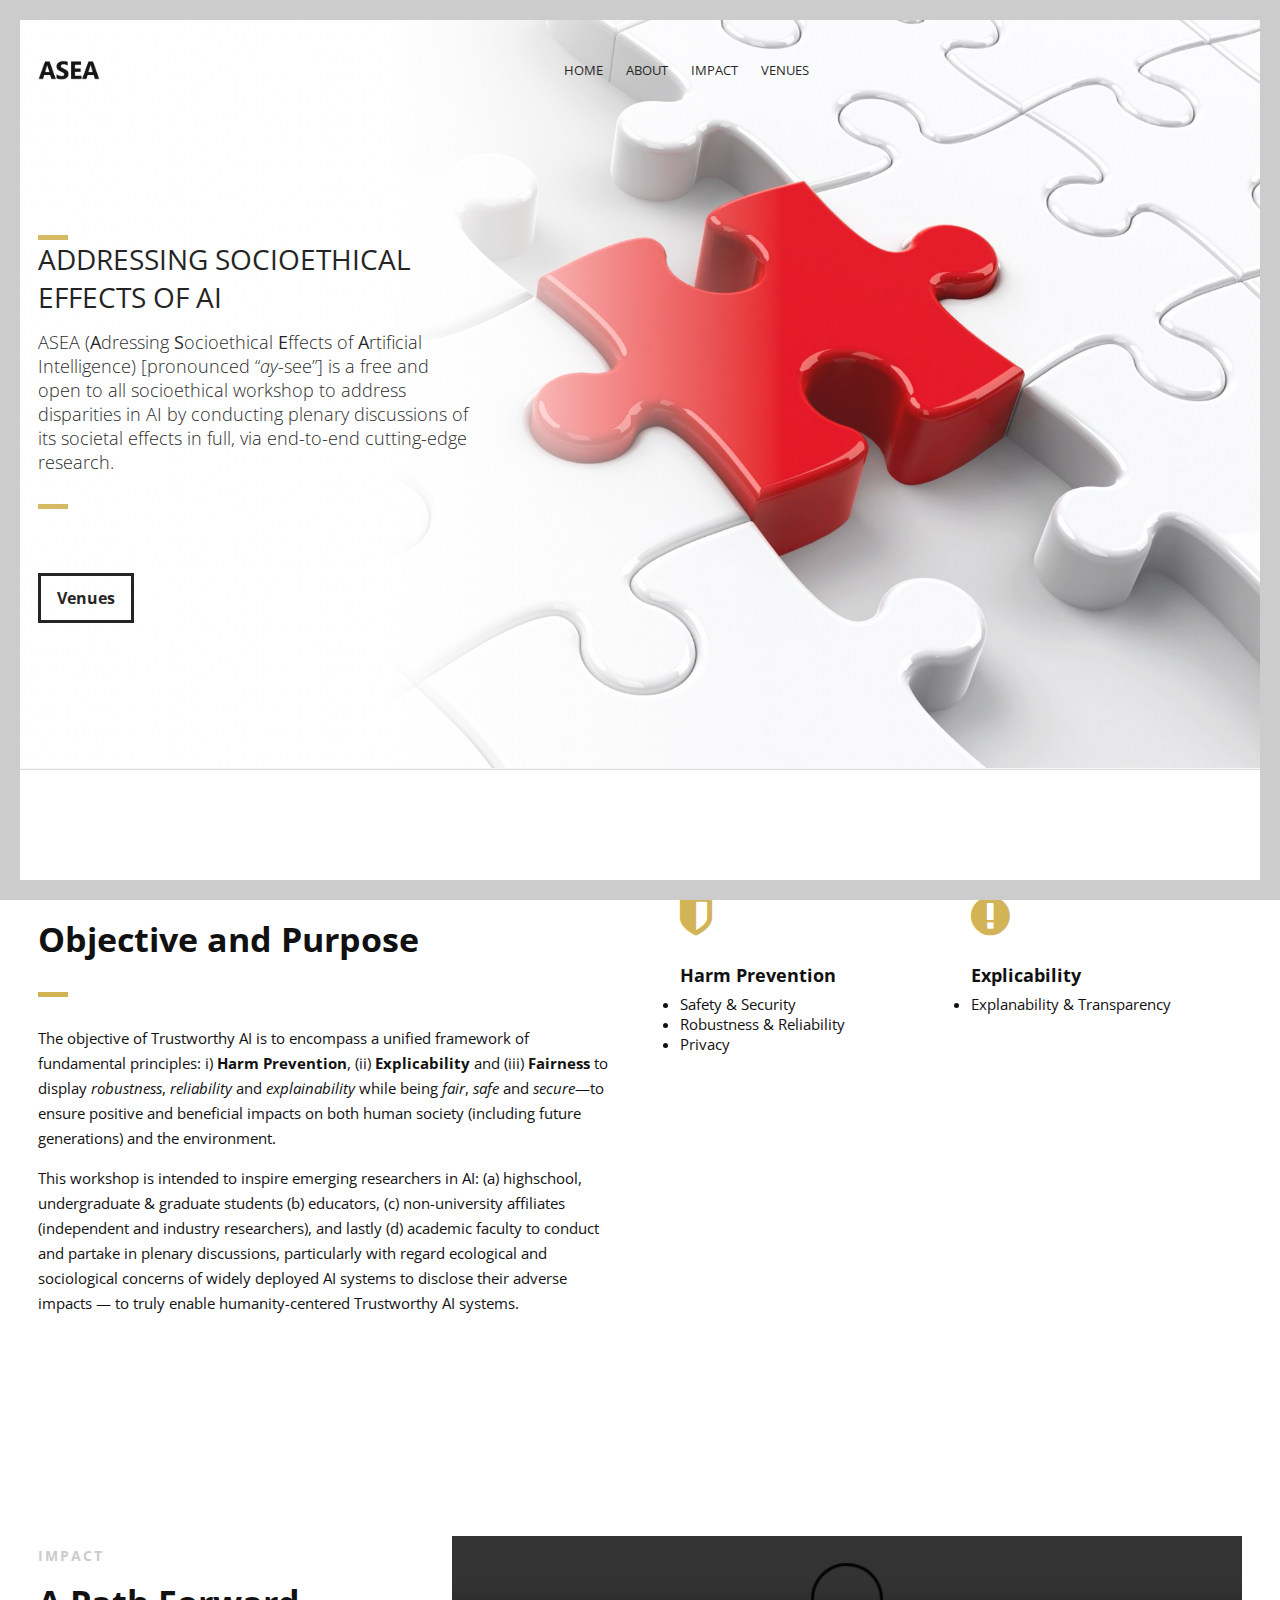
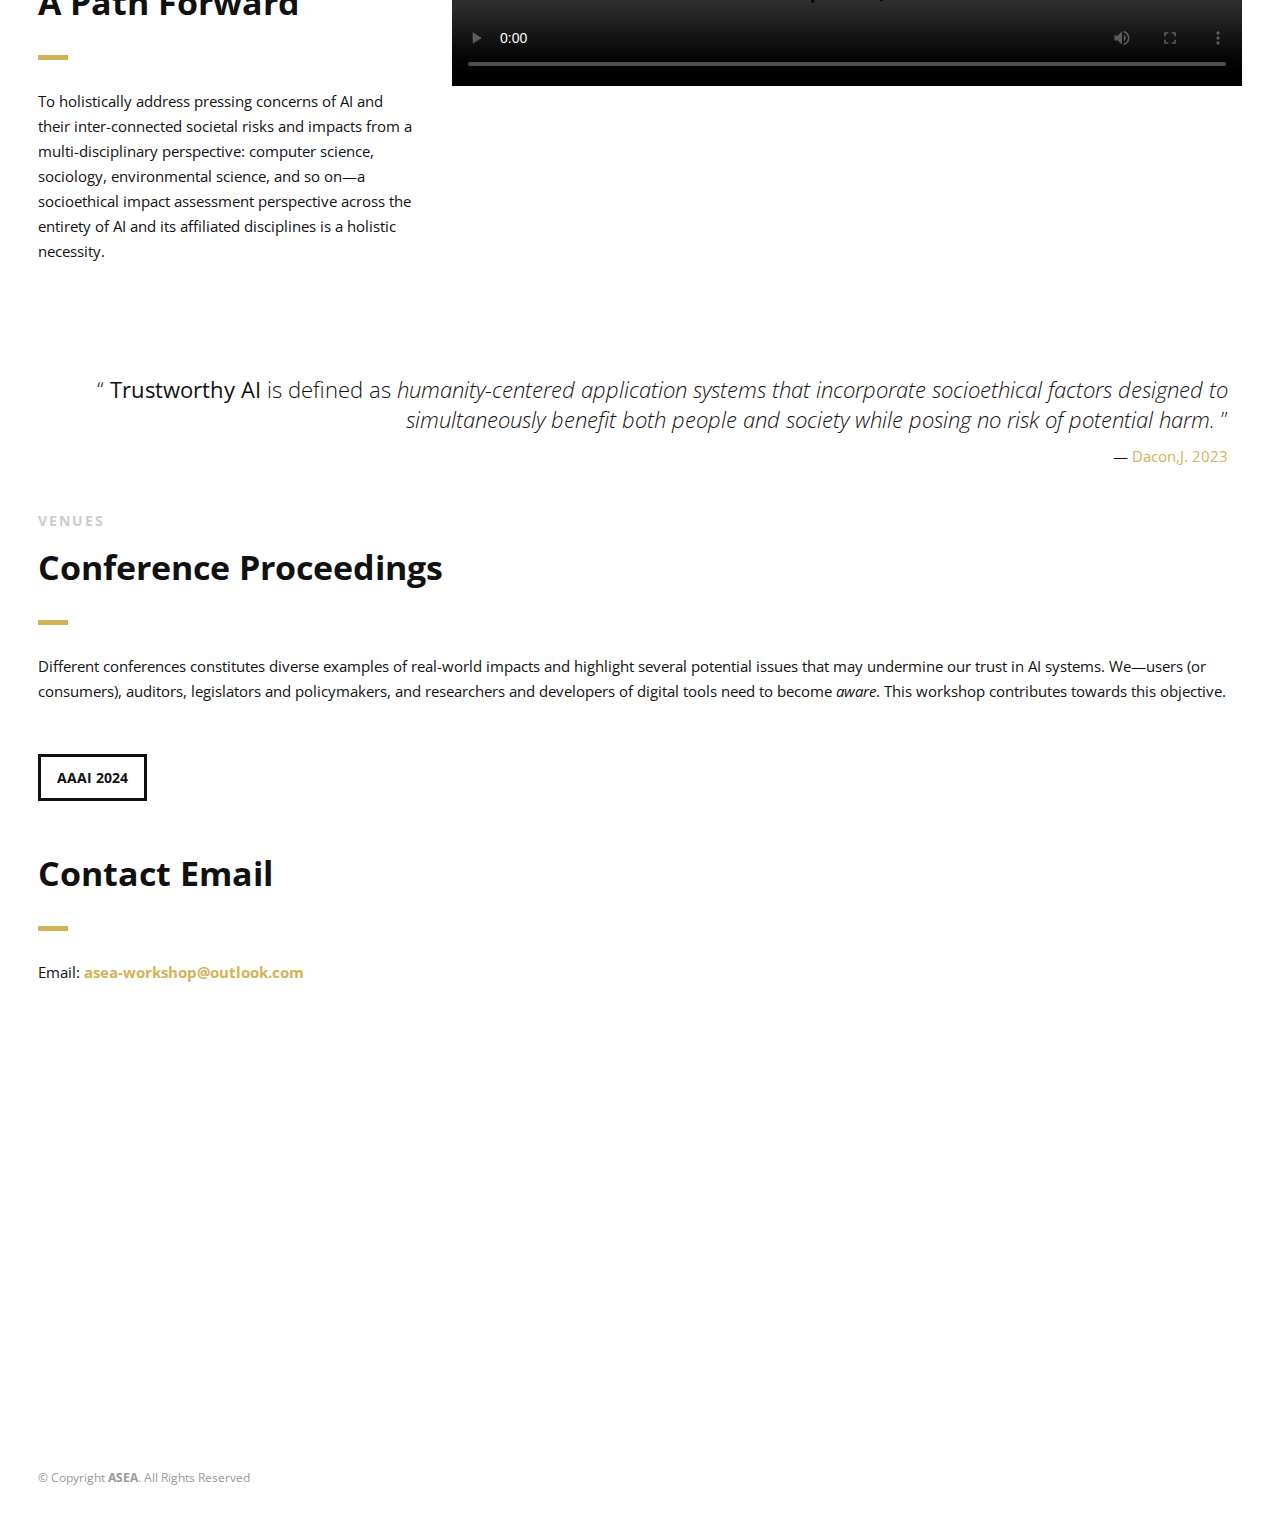
==== commit c2c6b0b0: "Initial commit" ====
--- a/index.html
+++ b/index.html
@@ -103,7 +103,7 @@
             <div class="col-38">
 
                 <div class="section-heading">
-                    <h1>ADDRESSING SOCIOETHICAL EFFECTS OF AI</h1>
+                    <ht>ADDRESSING SOCIOETHICAL EFFECTS OF AI</ht>
                     <h2>ASEA (<b>A</b>dressing <b>S</b>ocioethical <b>E</b>ffects of <b>A</b>rtificial Intelligence) [pronounced “<i>ay</i>-see”] is a free and open
                     to all socioethical workshop to address disparities in AI by conducting plenary discussions of its societal effects
                     in full, via end-to-end cutting-edge research.
--- a/css/style.css
+++ b/css/style.css
@@ -47,6 +47,13 @@
     padding: 0;
     -webkit-font-smoothing: antialiased;
     overflow-x: hidden;
+}
+
+ht{
+    margin: 0;
+    padding: 0;
+    direction: ltr;
+    font-size: 28px;
 }
 
 p {
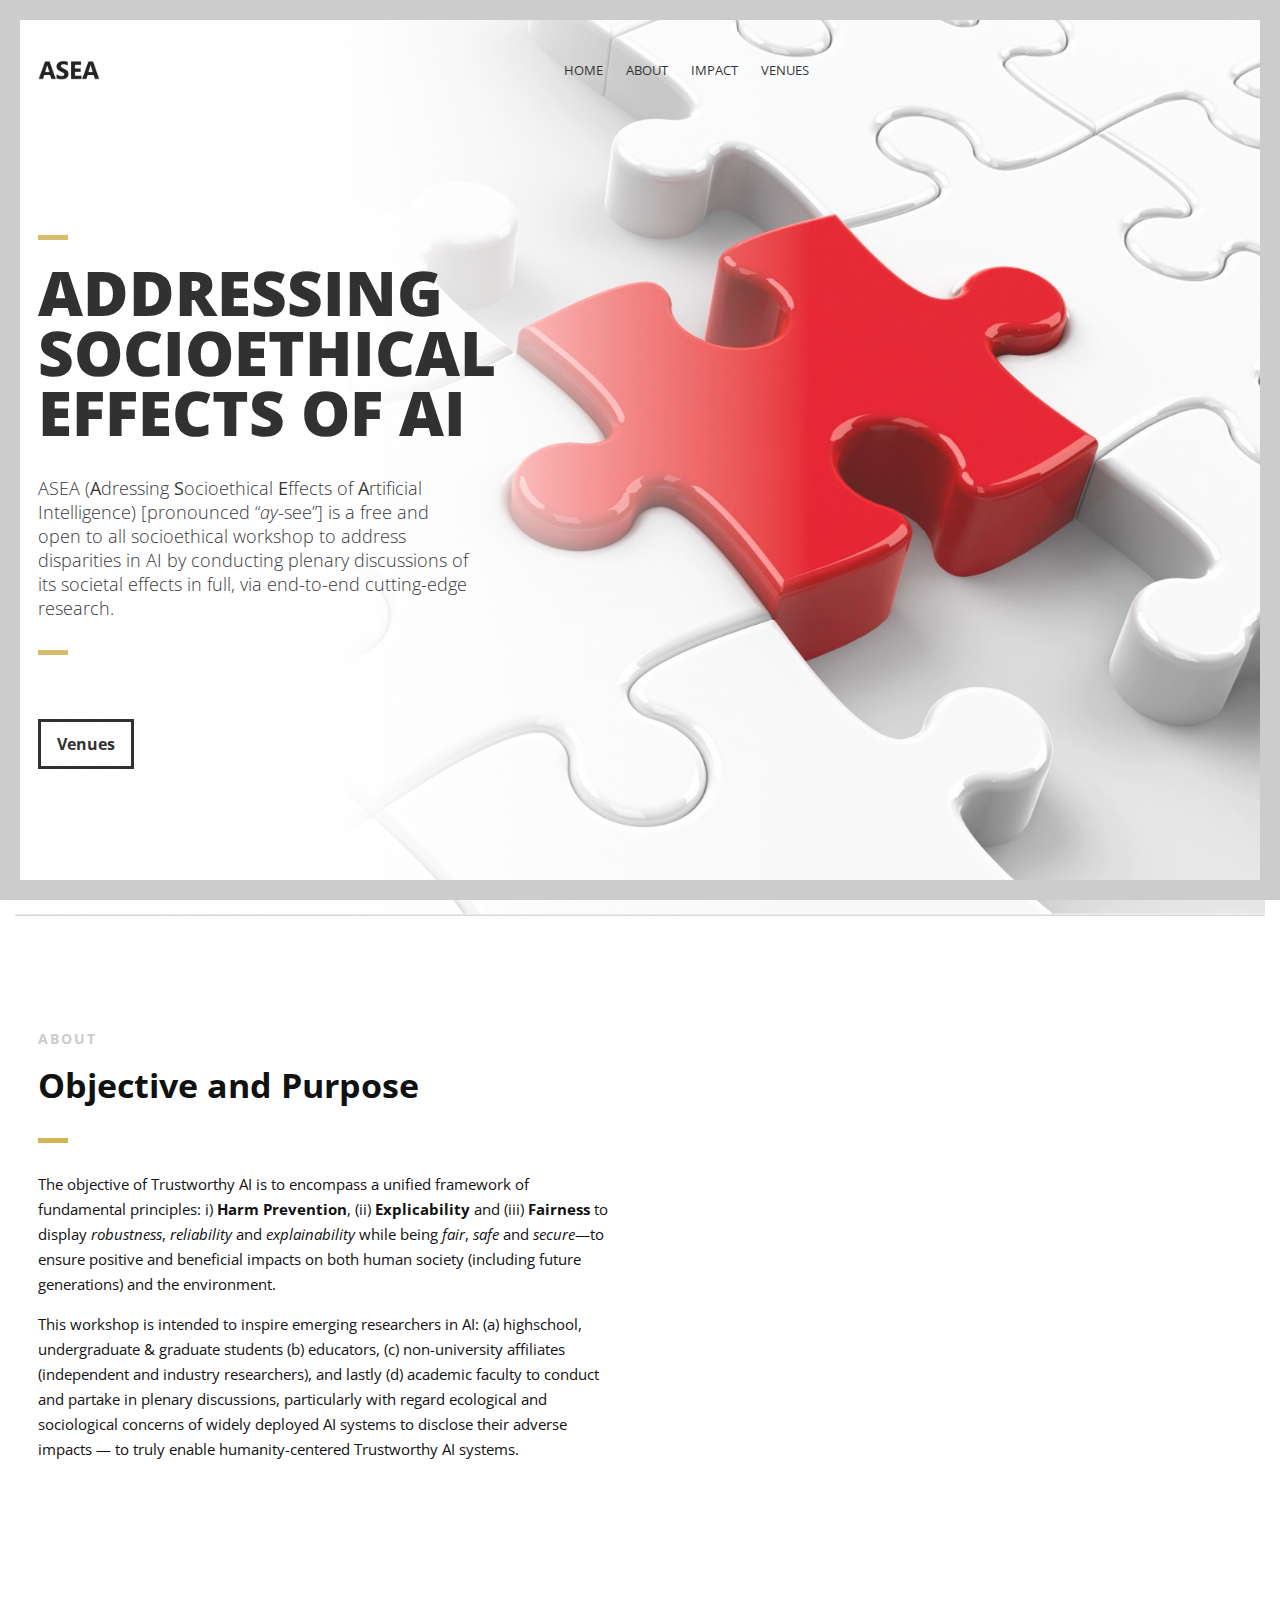
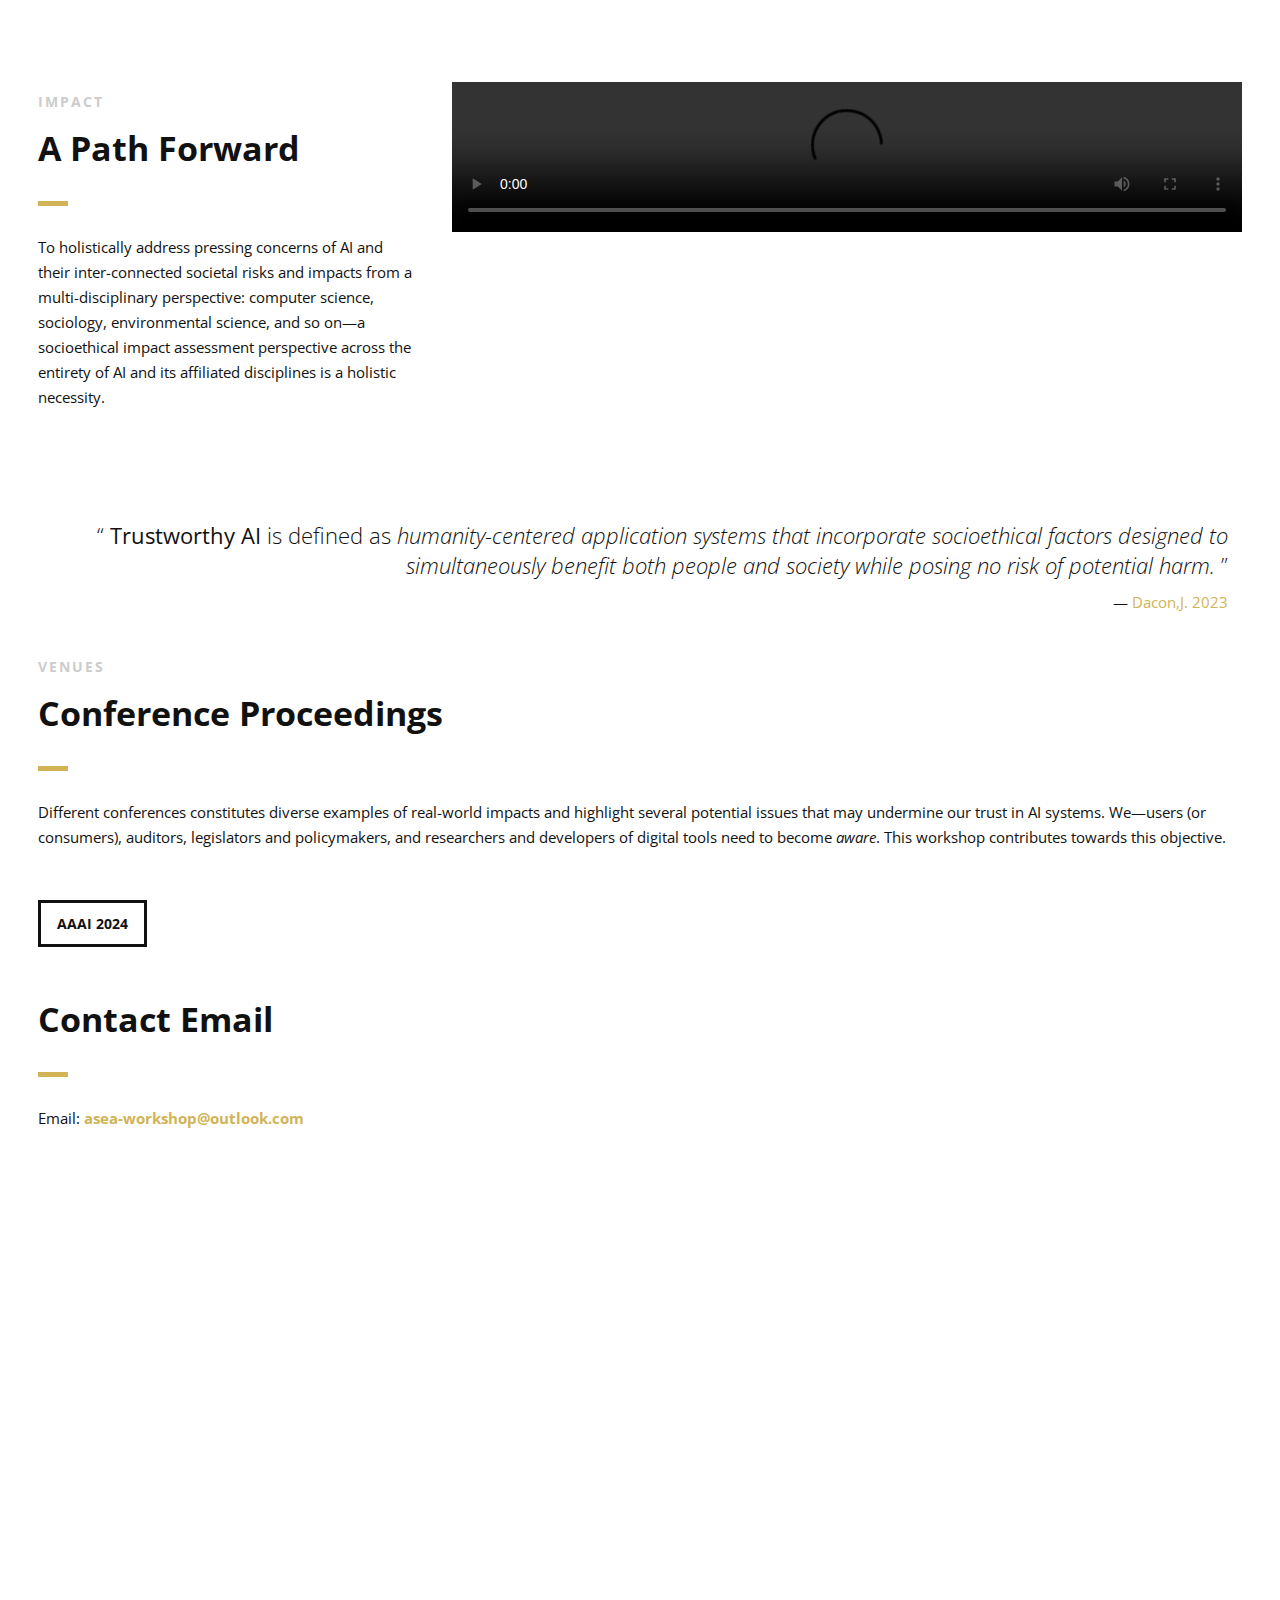
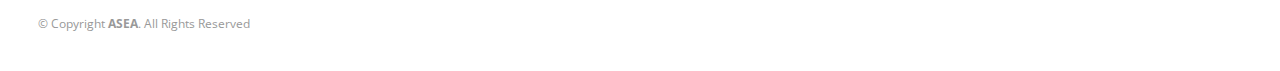
==== commit 6723a862: "Initial commit" ====
--- a/index.html
+++ b/index.html
@@ -103,7 +103,7 @@
             <div class="col-38">
 
                 <div class="section-heading">
-                    <ht>ADDRESSING SOCIOETHICAL EFFECTS OF AI</ht>
+                    <h1>ADDRESSING SOCIOETHICAL EFFECTS OF AI</h1>
                     <h2>ASEA (<b>A</b>dressing <b>S</b>ocioethical <b>E</b>ffects of <b>A</b>rtificial Intelligence) [pronounced “<i>ay</i>-see”] is a free and open
                     to all socioethical workshop to address disparities in AI by conducting plenary discussions of its societal effects
                     in full, via end-to-end cutting-edge research.
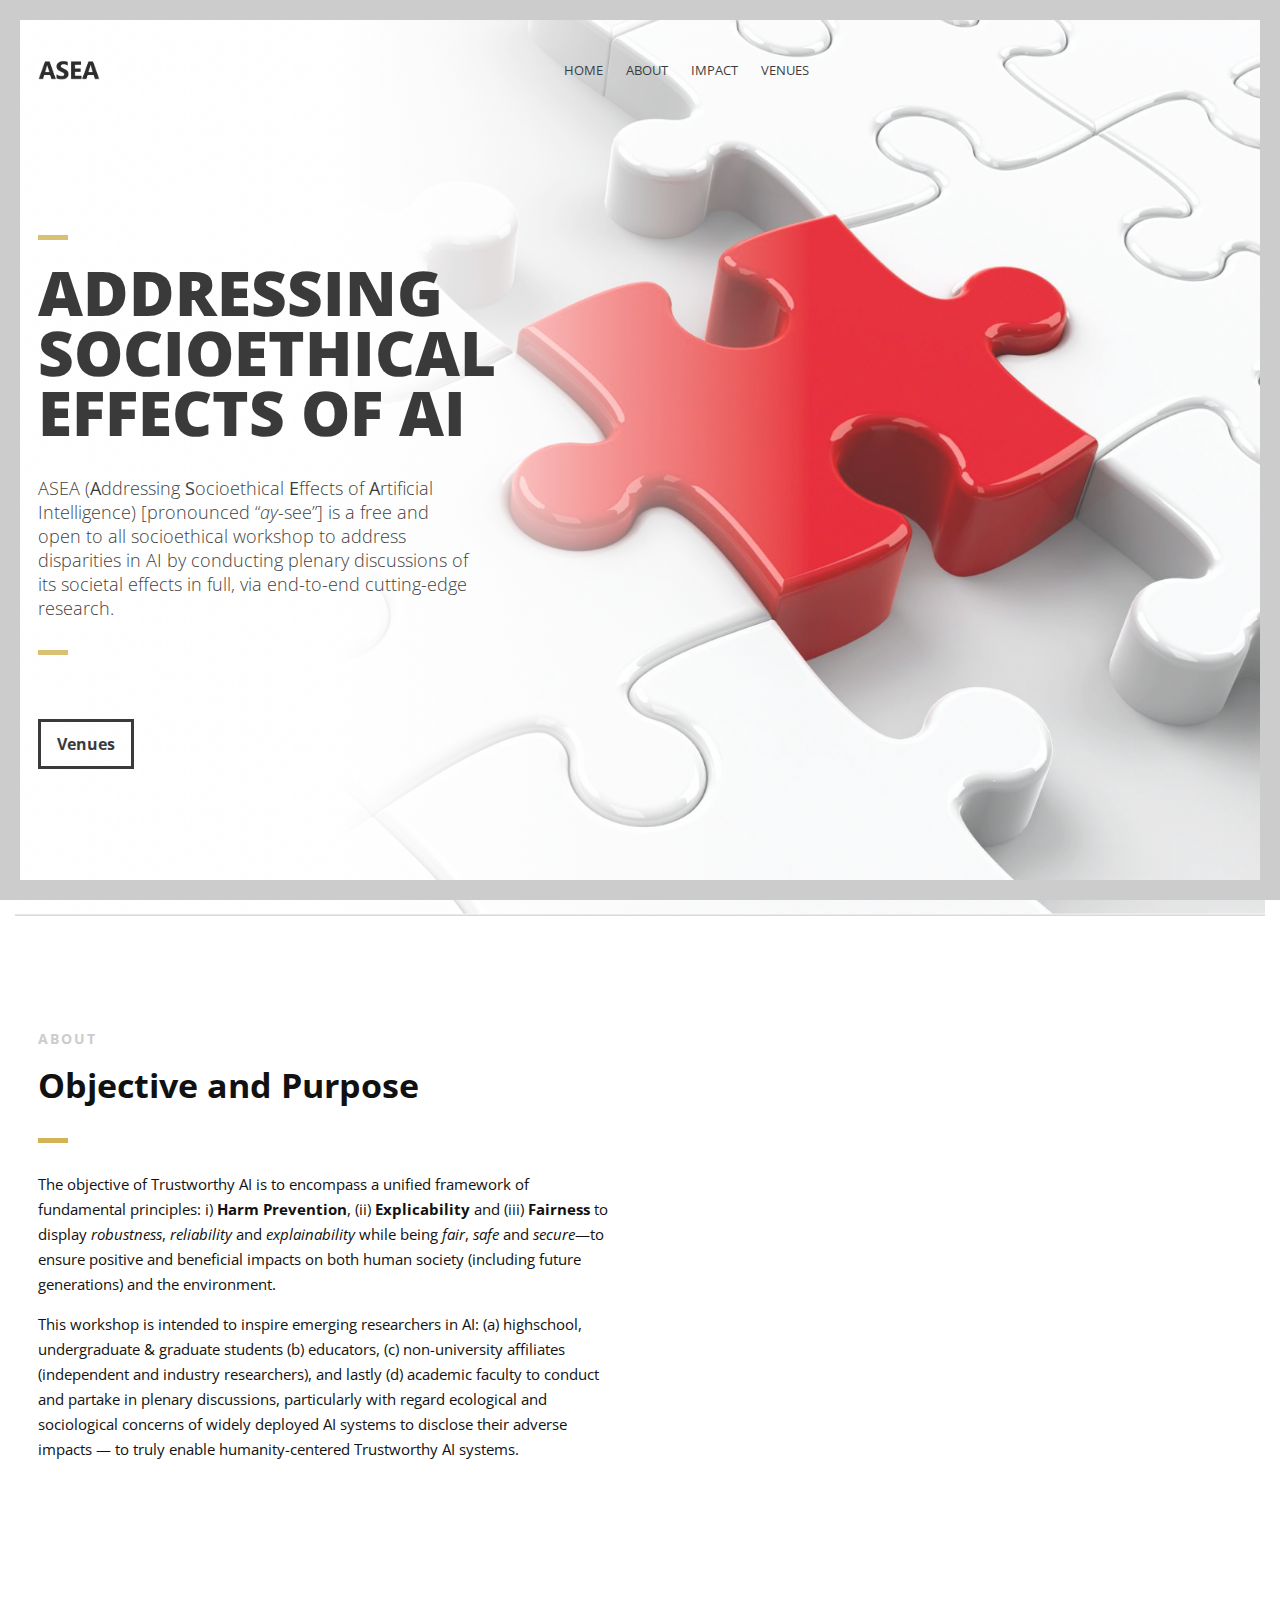
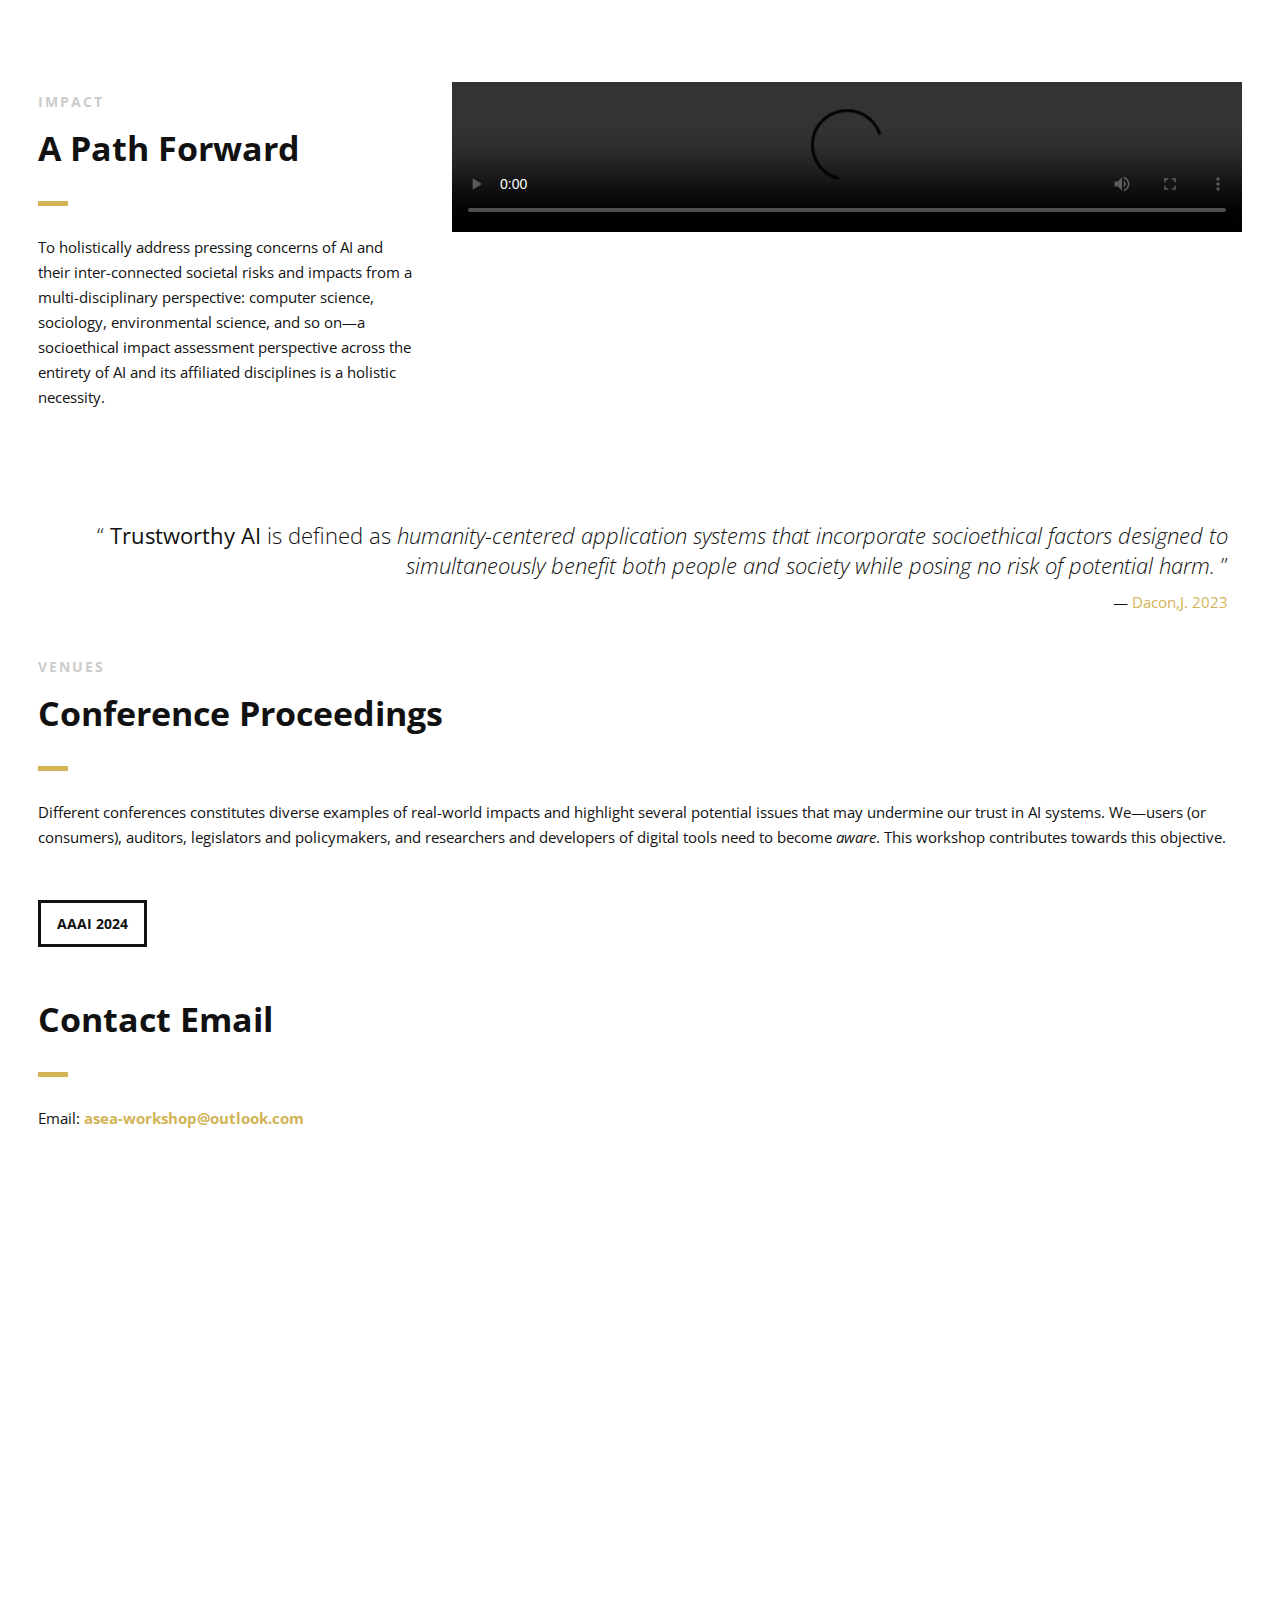
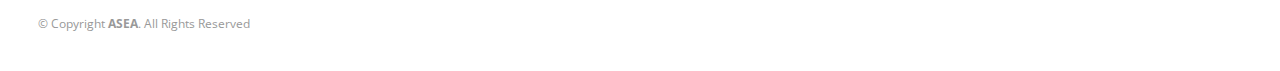
==== commit 1b70990c: "Updates" ====
--- a/index.html
+++ b/index.html
@@ -104,7 +104,7 @@
 
                 <div class="section-heading">
                     <h1>ADDRESSING SOCIOETHICAL EFFECTS OF AI</h1>
-                    <h2>ASEA (<b>A</b>dressing <b>S</b>ocioethical <b>E</b>ffects of <b>A</b>rtificial Intelligence) [pronounced “<i>ay</i>-see”] is a free and open
+                    <h2>ASEA (<b>A</b>ddressing <b>S</b>ocioethical <b>E</b>ffects of <b>A</b>rtificial Intelligence) [pronounced “<i>ay</i>-see”] is a free and open
                     to all socioethical workshop to address disparities in AI by conducting plenary discussions of its societal effects
                     in full, via end-to-end cutting-edge research.
                     </h2>
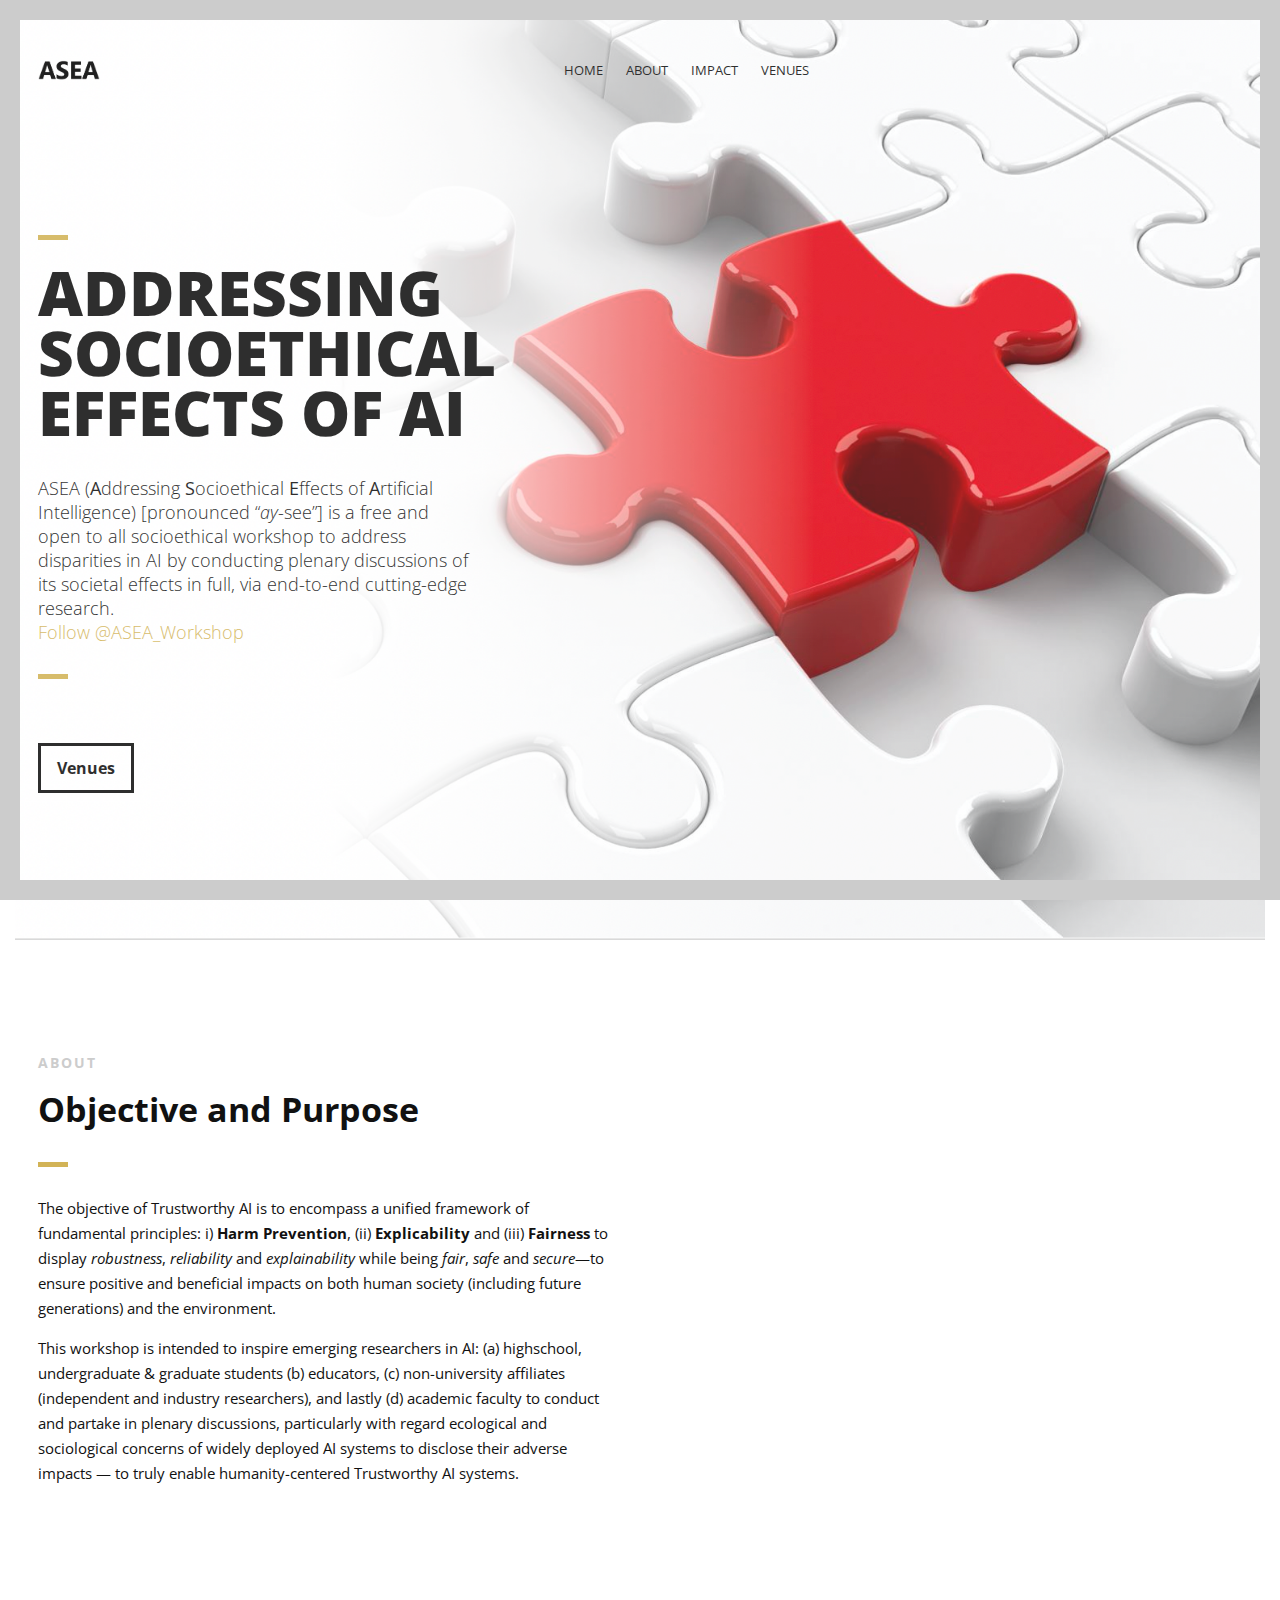
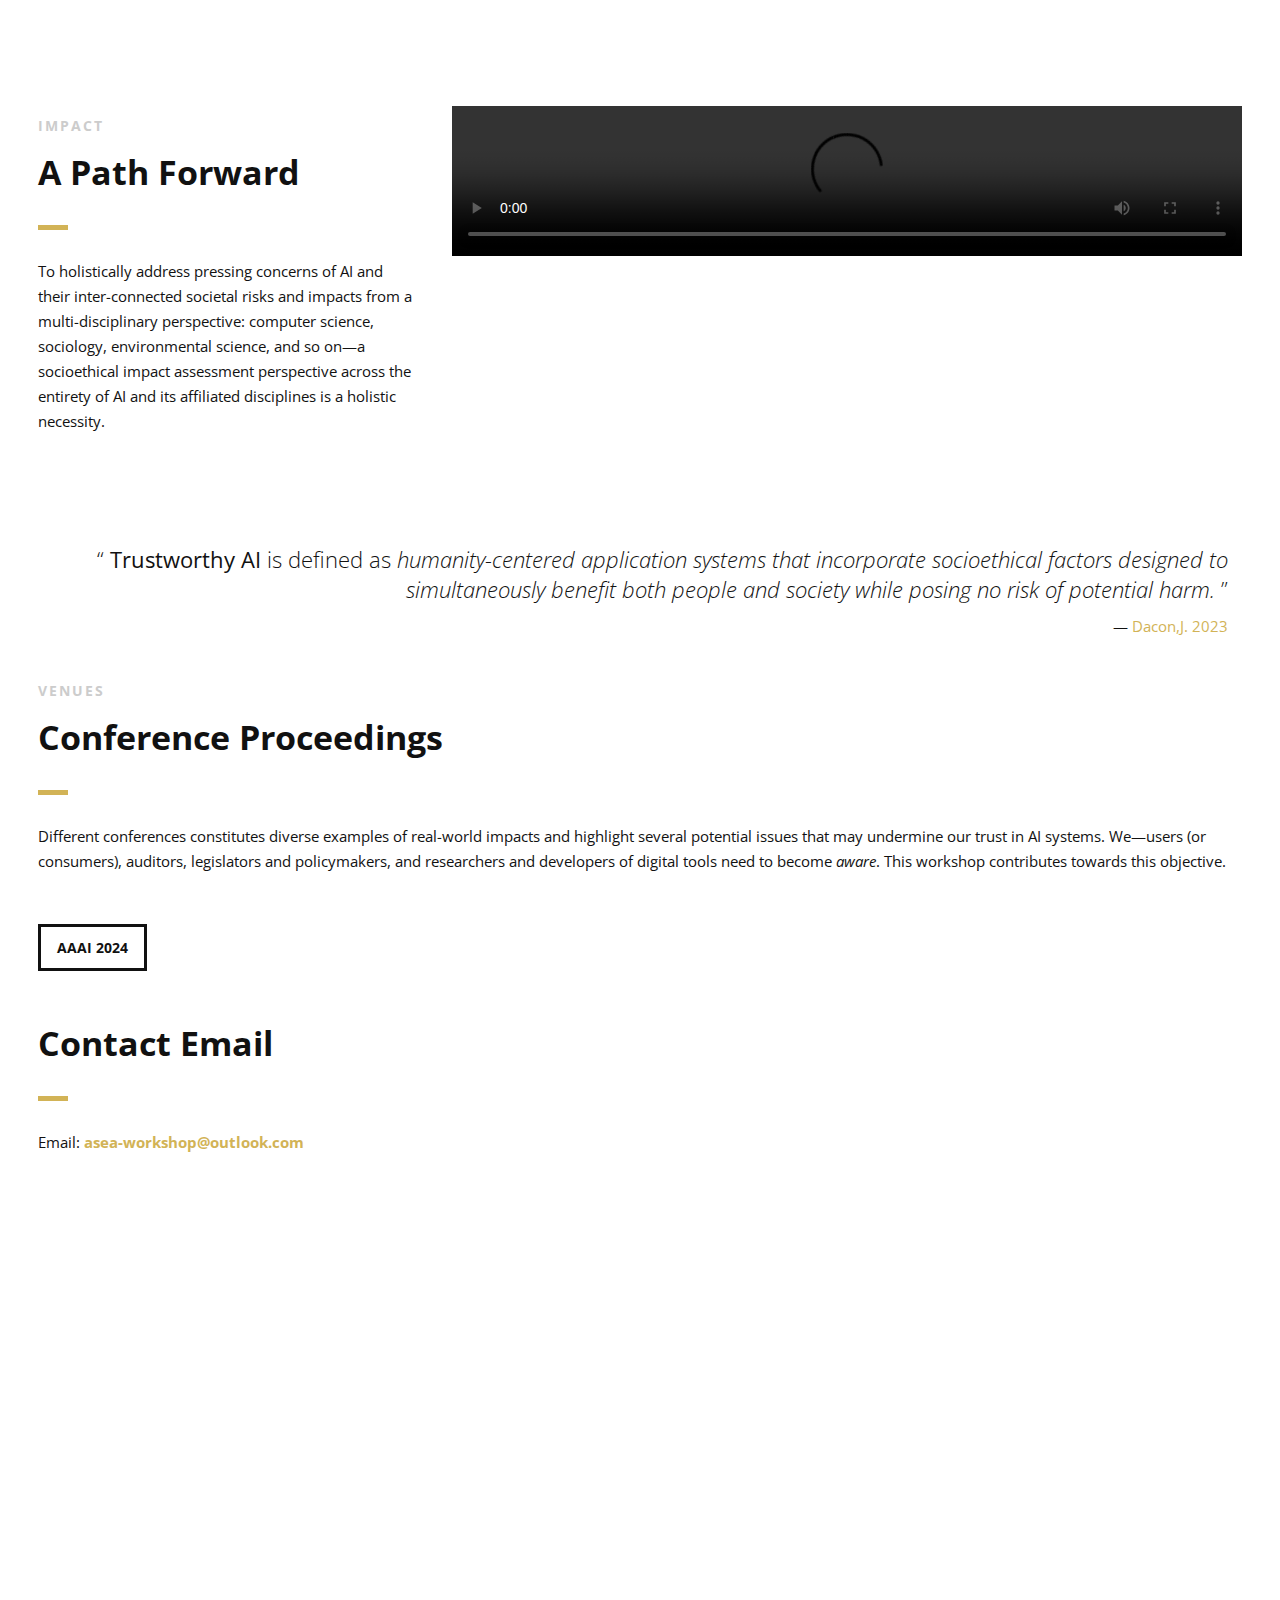
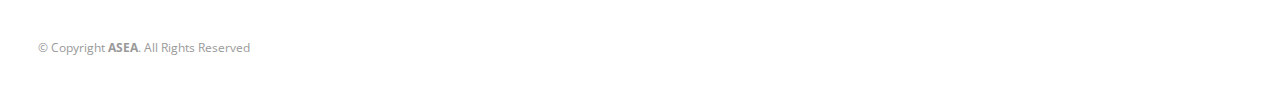
==== commit 4a8a572a: "Updates" ====
--- a/index.html
+++ b/index.html
@@ -106,7 +106,8 @@
                     <h1>ADDRESSING SOCIOETHICAL EFFECTS OF AI</h1>
                     <h2>ASEA (<b>A</b>ddressing <b>S</b>ocioethical <b>E</b>ffects of <b>A</b>rtificial Intelligence) [pronounced “<i>ay</i>-see”] is a free and open
                     to all socioethical workshop to address disparities in AI by conducting plenary discussions of its societal effects
-                    in full, via end-to-end cutting-edge research.
+                    in full, via end-to-end cutting-edge research. <br>
+                    <a href="https://twitter.com/ASEA_Workshop?ref_src=twsrc%5Etfw" class="twitter-follow-button" data-show-count="false">Follow @ASEA_Workshop</a><script async src="https://platform.twitter.com/widgets.js" charset="utf-8"></script>
                     </h2>
                 </div>
 
